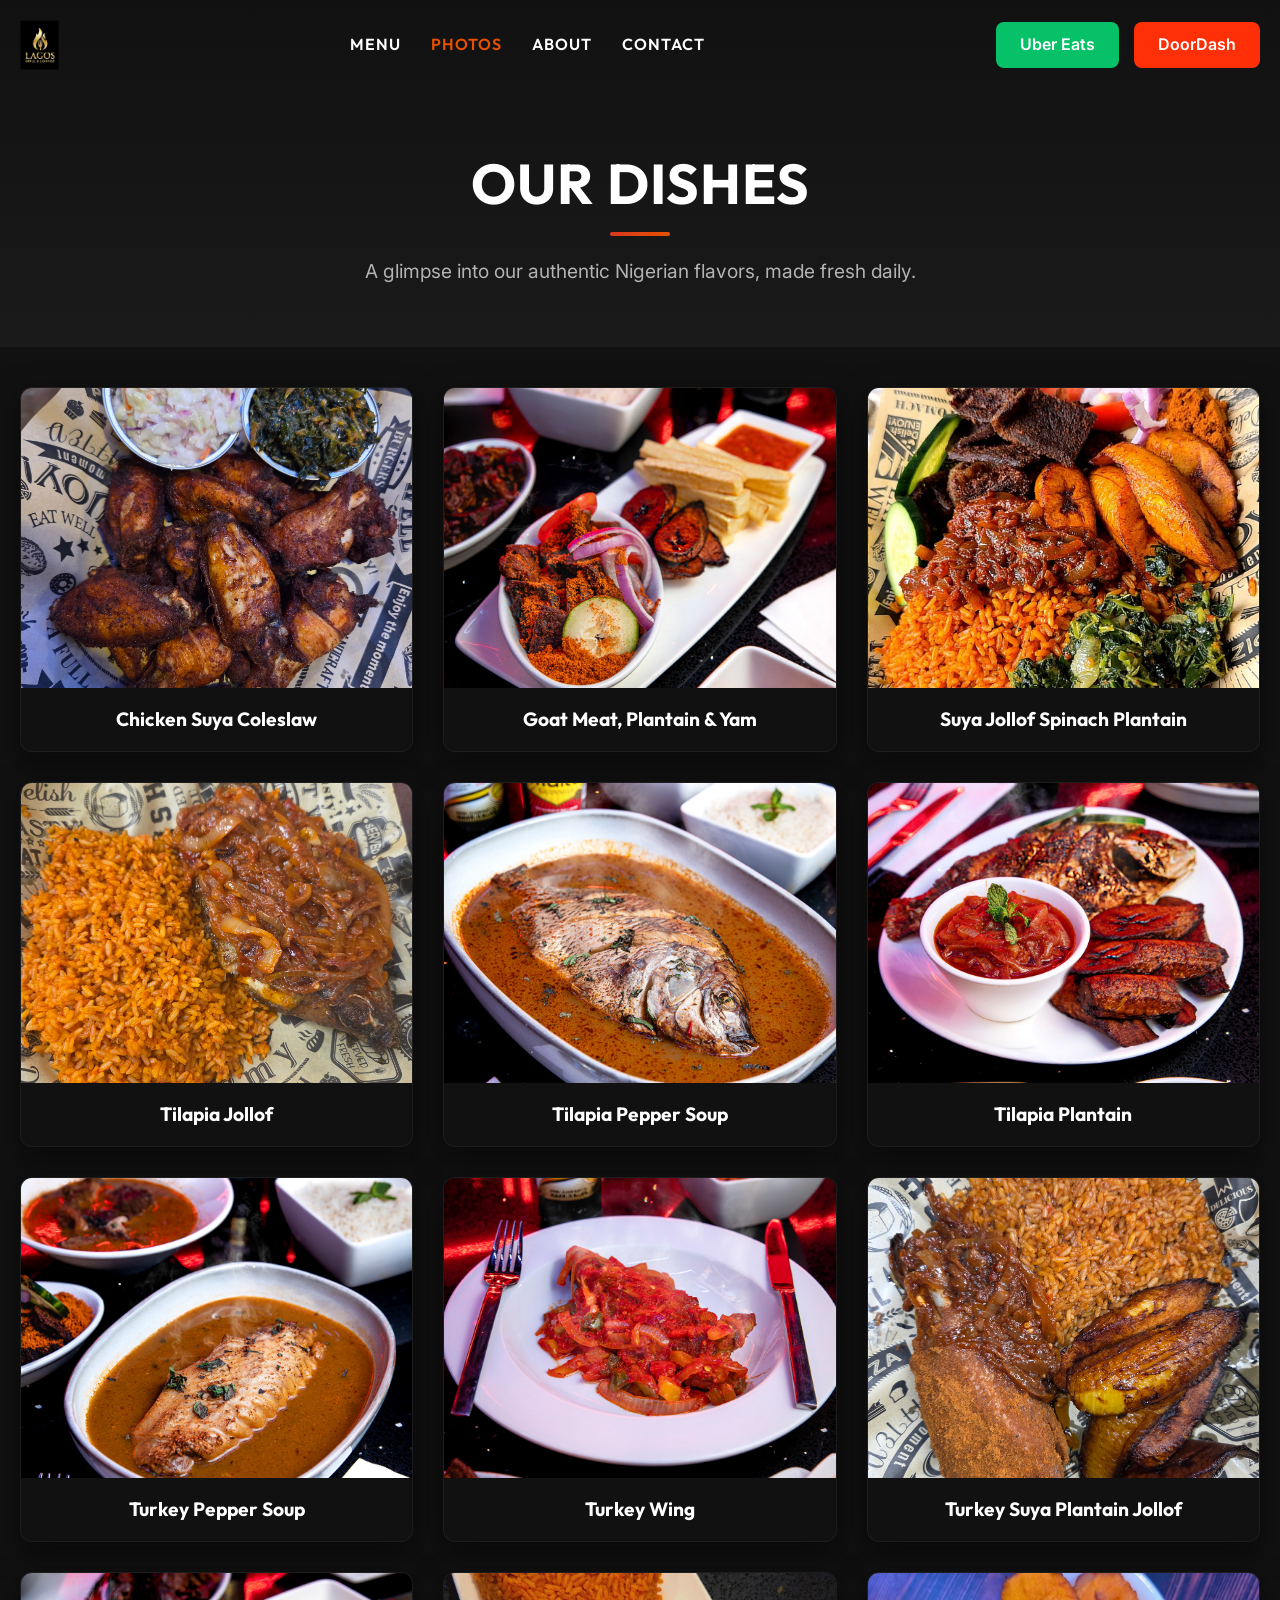
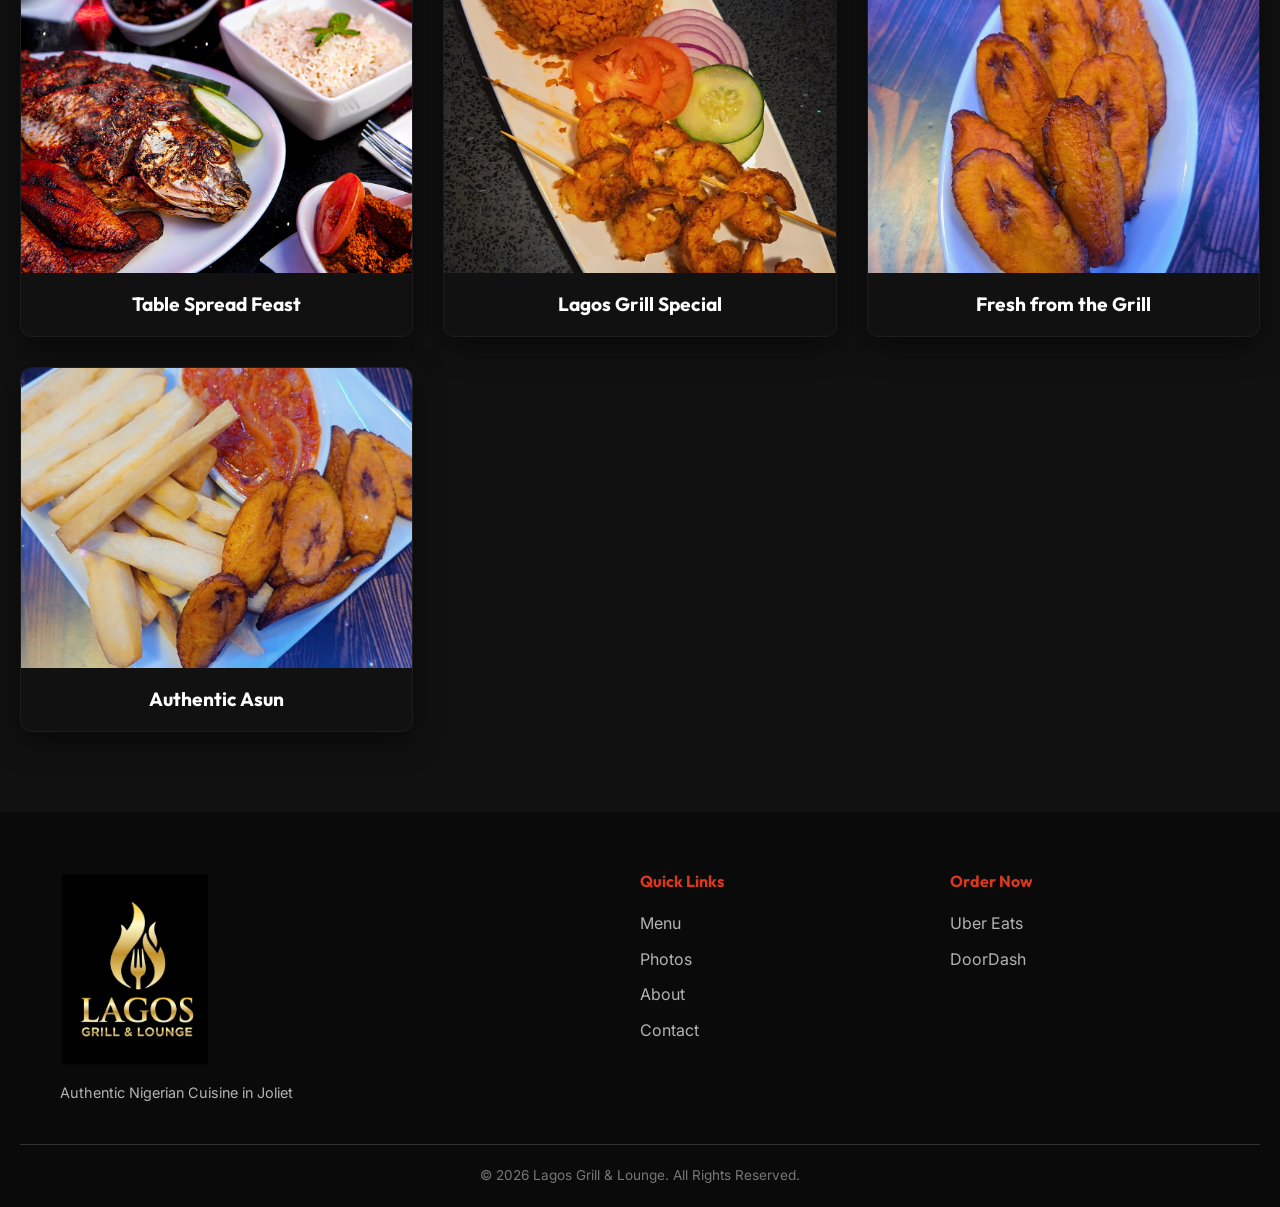
==== photos.html @ 5df08471 "Add photo gallery page" ====
<!DOCTYPE html>
<html lang="en">
<head>
    <meta charset="UTF-8">
    <meta name="viewport" content="width=device-width, initial-scale=1.0">
    <title>Photo Gallery - Lagos Grill & Lounge</title>
    <meta name="description" content="View the photo gallery of authentic Nigerian cuisine at Lagos Grill & Lounge in Joliet.">
    <link rel="icon" href="LagL.png" type="image/png">
    <link rel="preconnect" href="https://fonts.googleapis.com">
    <link rel="preconnect" href="https://fonts.gstatic.com" crossorigin>
    <link href="https://fonts.googleapis.com/css2?family=Outfit:wght@400;600;800&family=Inter:wght@400;500;600&display=swap" rel="stylesheet">
    <link rel="stylesheet" href="style.css">
    <style>
        .gallery-header {
            padding: 150px 20px 60px;
            text-align: center;
            background: linear-gradient(to bottom, var(--primary-bg), var(--secondary-bg));
        }
        
        .gallery-grid {
            display: grid;
            grid-template-columns: repeat(auto-fill, minmax(300px, 1fr));
            gap: 30px;
            padding: 40px 20px 80px;
            max-width: 1400px;
            margin: 0 auto;
        }

        .gallery-item {
            background-color: var(--primary-bg);
            border-radius: var(--card-radius);
            overflow: hidden;
            box-shadow: 0 10px 30px rgba(0,0,0,0.5);
            transition: transform var(--transition-speed);
            border: 1px solid rgba(255, 255, 255, 0.05);
        }

        .gallery-item:hover {
            transform: translateY(-10px);
            border-color: var(--accent-orange);
        }

        .gallery-img-wrapper {
            width: 100%;
            height: 300px;
            overflow: hidden;
        }

        .gallery-img {
            width: 100%;
            height: 100%;
            object-fit: cover;
            transition: transform 0.5s;
        }

        .gallery-item:hover .gallery-img {
            transform: scale(1.1);
        }

        .gallery-info {
            padding: 20px;
            text-align: center;
        }

        .gallery-info h3 {
            font-size: 1.2rem;
            color: var(--text-main);
            margin: 0;
            font-family: var(--font-heading);
        }
    </style>
</head>
<body>

    <!-- Sticky Header -->
    <header class="header scrolled" id="header">
        <div class="nav-container">
            <a href="index.html" class="logo-link">
                <img src="LagL.png" alt="Lagos Grill & Lounge Logo" class="nav-logo">
            </a>
            <nav class="nav-links">
                <a href="index.html#menu">Menu</a>
                <a href="photos.html" style="color: var(--accent-orange);">Photos</a>
                <a href="index.html#about">About</a>
                <a href="index.html#contact">Contact</a>
            </nav>
            <div class="nav-actions">
                <a href="https://www.ubereats.com/store/olarry-asun-spot/aKDC5poXXHGEMWkK_634oA" target="_blank" rel="noopener noreferrer" class="btn btn-uber">Uber Eats</a>
                <a href="https://www.doordash.com/store/lagos-grill-and-lounge-joliet-39114501/91752149/?event_type=autocomplete&pickup=false" target="_blank" rel="noopener noreferrer" class="btn btn-doordash">DoorDash</a>
            </div>
            <!-- Mobile Menu Toggle -->
            <button class="mobile-menu-btn" id="mobileMenuBtn" aria-label="Toggle Menu">
                <span></span>
                <span></span>
                <span></span>
            </button>
        </div>
        <!-- Mobile Nav overlay -->
        <div class="mobile-nav" id="mobileNav">
            <a href="index.html#menu" class="mobile-link">Menu</a>
            <a href="photos.html" class="mobile-link" style="color: var(--accent-orange);">Photos</a>
            <a href="index.html#about" class="mobile-link">About</a>
            <a href="index.html#contact" class="mobile-link">Contact</a>
            <div class="mobile-actions">
                <a href="https://www.ubereats.com/store/olarry-asun-spot/aKDC5poXXHGEMWkK_634oA" target="_blank" rel="noopener noreferrer" class="btn btn-uber">Uber Eats</a>
                <a href="https://www.doordash.com/store/lagos-grill-and-lounge-joliet-39114501/91752149/?event_type=autocomplete&pickup=false" target="_blank" rel="noopener noreferrer" class="btn btn-doordash">DoorDash</a>
                <a href="tel:+16306770051" class="btn btn-primary">Call Now</a>
            </div>
        </div>
    </header>

    <div class="gallery-header slide-up">
        <div class="container">
            <h1 class="hero-title" style="font-size: 3.5rem;">Our Dishes</h1>
            <div class="underline"></div>
            <p style="color: var(--text-muted); margin-top: 20px; font-size: 1.2rem;">A glimpse into our authentic Nigerian flavors, made fresh daily.</p>
        </div>
    </div>

    <section class="gallery-section">
        <div class="gallery-grid">
            <div class="gallery-item slide-up">
                <div class="gallery-img-wrapper">
                    <img src="ChickensuyaColeslaw.jpg" alt="Chicken Suya Coleslaw" class="gallery-img">
                </div>
                <div class="gallery-info">
                    <h3>Chicken Suya Coleslaw</h3>
                </div>
            </div>
            
            <div class="gallery-item slide-up">
                <div class="gallery-img-wrapper">
                    <img src="Goat_Plaintain_Yam.jpg" alt="Goat Meat, Plantain & Yam" class="gallery-img">
                </div>
                <div class="gallery-info">
                    <h3>Goat Meat, Plantain & Yam</h3>
                </div>
            </div>

            <div class="gallery-item slide-up">
                <div class="gallery-img-wrapper">
                    <img src="SuyaJollofSpinachPlaintain.jpg" alt="Suya Jollof Spinach Plantain" class="gallery-img">
                </div>
                <div class="gallery-info">
                    <h3>Suya Jollof Spinach Plantain</h3>
                </div>
            </div>

            <div class="gallery-item slide-up">
                <div class="gallery-img-wrapper">
                    <img src="TilapiaJollof.jpg" alt="Tilapia Jollof" class="gallery-img">
                </div>
                <div class="gallery-info">
                    <h3>Tilapia Jollof</h3>
                </div>
            </div>

            <div class="gallery-item slide-up">
                <div class="gallery-img-wrapper">
                    <img src="TilapiaPepperSoup.jpg" alt="Tilapia Pepper Soup" class="gallery-img">
                </div>
                <div class="gallery-info">
                    <h3>Tilapia Pepper Soup</h3>
                </div>
            </div>

            <div class="gallery-item slide-up">
                <div class="gallery-img-wrapper">
                    <img src="TilapiaPlantain.jpg" alt="Tilapia Plantain" class="gallery-img">
                </div>
                <div class="gallery-info">
                    <h3>Tilapia Plantain</h3>
                </div>
            </div>

            <div class="gallery-item slide-up">
                <div class="gallery-img-wrapper">
                    <img src="TurkeyPepperSoup.jpg" alt="Turkey Pepper Soup" class="gallery-img">
                </div>
                <div class="gallery-info">
                    <h3>Turkey Pepper Soup</h3>
                </div>
            </div>

            <div class="gallery-item slide-up">
                <div class="gallery-img-wrapper">
                    <img src="TurkeyWing.jpg" alt="Turkey Wing" class="gallery-img">
                </div>
                <div class="gallery-info">
                    <h3>Turkey Wing</h3>
                </div>
            </div>

            <div class="gallery-item slide-up">
                <div class="gallery-img-wrapper">
                    <img src="TurkeysuyaPlantainJollof.jpg" alt="Turkey Suya Plantain Jollof" class="gallery-img">
                </div>
                <div class="gallery-info">
                    <h3>Turkey Suya Plantain Jollof</h3>
                </div>
            </div>
            
            <div class="gallery-item slide-up">
                <div class="gallery-img-wrapper">
                    <img src="TableSpread.jpg" alt="Table Spread Feast" class="gallery-img">
                </div>
                <div class="gallery-info">
                    <h3>Table Spread Feast</h3>
                </div>
            </div>
            
            <div class="gallery-item slide-up">
                <div class="gallery-img-wrapper">
                    <img src="Snapchat-2010624481.jpg" alt="Lagos Grill Special" class="gallery-img">
                </div>
                <div class="gallery-info">
                    <h3>Lagos Grill Special</h3>
                </div>
            </div>
            
            <div class="gallery-item slide-up">
                <div class="gallery-img-wrapper">
                    <img src="Snapchat-2084580836.jpg" alt="Fresh from the Grill" class="gallery-img">
                </div>
                <div class="gallery-info">
                    <h3>Fresh from the Grill</h3>
                </div>
            </div>
            
            <div class="gallery-item slide-up">
                <div class="gallery-img-wrapper">
                    <img src="Snapchat-2120036281.jpg" alt="Authentic Asun" class="gallery-img">
                </div>
                <div class="gallery-info">
                    <h3>Authentic Asun</h3>
                </div>
            </div>

        </div>
    </section>

    <!-- Footer -->
    <footer class="footer">
        <div class="container footer-content">
            <div class="footer-brand">
                <img src="LagL.png" alt="Lagos Grill & Lounge Logo" class="footer-logo">
                <p>Authentic Nigerian Cuisine in Joliet</p>
            </div>
            <div class="footer-links">
                <h4>Quick Links</h4>
                <a href="index.html#menu">Menu</a>
                <a href="photos.html">Photos</a>
                <a href="index.html#about">About</a>
                <a href="index.html#contact">Contact</a>
            </div>
            <div class="footer-order">
                <h4>Order Now</h4>
                <a href="https://www.ubereats.com/store/olarry-asun-spot/aKDC5poXXHGEMWkK_634oA" target="_blank" rel="noopener noreferrer">Uber Eats</a>
                <a href="https://www.doordash.com/store/lagos-grill-and-lounge-joliet-39114501/91752149/?event_type=autocomplete&pickup=false" target="_blank" rel="noopener noreferrer">DoorDash</a>
            </div>
        </div>
        <div class="footer-bottom">
            <p>&copy; 2026 Lagos Grill & Lounge. All Rights Reserved.</p>
        </div>
    </footer>

    <script src="script.js"></script>
</body>
</html>
---- style.css ----
/* =========================================
   CSS RESET & VARIABLES
   ========================================= */
:root {
    --primary-bg: #111111;
    --secondary-bg: #1a1a1a;
    --accent-red: #D9381E;
    --accent-orange: #E65100;
    --text-main: #FFFFFF;
    --text-muted: #B3B3B3;
    
    --font-heading: 'Outfit', sans-serif;
    --font-body: 'Inter', sans-serif;
    
    --transition-speed: 0.3s;
    --border-radius: 8px;
    --card-radius: 12px;
}

* {
    margin: 0;
    padding: 0;
    box-sizing: border-box;
}

html {
    scroll-behavior: smooth;
}

body {
    font-family: var(--font-body);
    background-color: var(--primary-bg);
    color: var(--text-main);
    line-height: 1.6;
    overflow-x: hidden;
}

img {
    max-width: 100%;
    height: auto;
    display: block;
}

a {
    text-decoration: none;
    color: inherit;
}

ul {
    list-style: none;
}

.container {
    max-width: 1200px;
    margin: 0 auto;
    padding: 0 20px;
}

/* =========================================
   TYPOGRAPHY
   ========================================= */
h1, h2, h3, h4, h5, h6 {
    font-family: var(--font-heading);
    font-weight: 700;
    line-height: 1.2;
}

h2 {
    font-size: 2.5rem;
    margin-bottom: 1rem;
}

h3 {
    font-size: 1.5rem;
    margin-bottom: 0.5rem;
}

/* =========================================
   BUTTONS
   ========================================= */
.btn {
    display: inline-flex;
    align-items: center;
    justify-content: center;
    padding: 10px 24px;
    border-radius: var(--border-radius);
    font-weight: 600;
    font-size: 1rem;
    cursor: pointer;
    transition: all var(--transition-speed) ease;
    border: none;
    text-align: center;
}

.btn-primary {
    background: linear-gradient(135deg, var(--accent-red), var(--accent-orange));
    color: white;
    box-shadow: 0 4px 15px rgba(217, 56, 30, 0.3);
}

.btn-primary:hover {
    transform: translateY(-2px);
    box-shadow: 0 6px 20px rgba(217, 56, 30, 0.5);
}

.btn-uber {
    background-color: #06C167; /* Uber Eats Green */
    color: white;
}

.btn-uber:hover {
    background-color: #05A355;
    transform: translateY(-2px);
}

.btn-doordash {
    background-color: #FF3008; /* DoorDash Red */
    color: white;
}

.btn-doordash:hover {
    background-color: #E02806;
    transform: translateY(-2px);
}

.btn-large {
    padding: 14px 32px;
    font-size: 1.1rem;
}

.btn-xl {
    padding: 16px 40px;
    font-size: 1.2rem;
    border-radius: 30px;
}

/* =========================================
   HEADER & NAVIGATION
   ========================================= */
.header {
    position: fixed;
    top: 0;
    left: 0;
    width: 100%;
    z-index: 1000;
    transition: background-color var(--transition-speed) ease, padding var(--transition-speed) ease;
    padding: 20px 0;
}

.header.scrolled {
    background-color: rgba(17, 17, 17, 0.95);
    backdrop-filter: blur(10px);
    padding: 10px 0;
    box-shadow: 0 2px 10px rgba(0, 0, 0, 0.5);
}

.nav-container {
    display: flex;
    justify-content: space-between;
    align-items: center;
    max-width: 1400px;
    margin: 0 auto;
    padding: 0 20px;
}

.nav-logo {
    height: 50px;
    transition: transform var(--transition-speed);
}

.nav-logo:hover {
    transform: scale(1.05);
}

.nav-links {
    display: none;
}

.nav-actions {
    display: none;
    gap: 15px;
}

.mobile-menu-btn {
    display: flex;
    flex-direction: column;
    justify-content: space-around;
    width: 30px;
    height: 25px;
    background: transparent;
    border: none;
    cursor: pointer;
    z-index: 1001;
}

.mobile-menu-btn span {
    width: 100%;
    height: 3px;
    background-color: var(--text-main);
    border-radius: 10px;
    transition: all 0.3s linear;
    transform-origin: 1px;
}

/* Mobile Nav Overlay */
.mobile-nav {
    position: fixed;
    top: 0;
    right: -100%;
    width: 80%;
    max-width: 400px;
    height: 100vh;
    background-color: var(--secondary-bg);
    display: flex;
    flex-direction: column;
    padding: 80px 30px 30px;
    transition: right 0.4s ease;
    box-shadow: -5px 0 15px rgba(0,0,0,0.5);
    z-index: 999;
}

.mobile-nav.open {
    right: 0;
}

.mobile-link {
    font-size: 1.5rem;
    font-family: var(--font-heading);
    margin-bottom: 20px;
    color: var(--text-main);
    transition: color 0.2s;
}

.mobile-link:hover {
    color: var(--accent-red);
}

.mobile-actions {
    margin-top: 30px;
    display: flex;
    flex-direction: column;
    gap: 15px;
}

/* Menu open styles for hamburger */
.mobile-menu-btn.open span:nth-child(1) {
    transform: rotate(45deg);
}

.mobile-menu-btn.open span:nth-child(2) {
    opacity: 0;
}

.mobile-menu-btn.open span:nth-child(3) {
    transform: rotate(-45deg);
}

/* =========================================
   HERO SECTION
   ========================================= */
.hero {
    position: relative;
    min-height: 100vh;
    display: flex;
    align-items: center;
    justify-content: center;
    text-align: center;
    padding: 120px 20px 60px;
    background-image: url('TableSpread.jpg');
    background-size: cover;
    background-position: center;
    background-attachment: fixed;
}

.hero-overlay {
    position: absolute;
    top: 0;
    left: 0;
    width: 100%;
    height: 100%;
    background: linear-gradient(to bottom, rgba(17,17,17,0.7), rgba(17,17,17,0.9));
}

.hero-content {
    position: relative;
    z-index: 10;
    max-width: 800px;
}

.hero-logo {
    max-width: 200px;
    margin: 0 auto 30px;
    filter: drop-shadow(0 4px 10px rgba(0,0,0,0.5));
}

.hero-title {
    font-size: 3rem;
    margin-bottom: 15px;
    text-transform: uppercase;
    letter-spacing: 1px;
}

.hero-subtitle {
    font-size: 1.2rem;
    color: var(--text-muted);
    margin-bottom: 15px;
}

.hero-hours {
    background-color: rgba(0, 0, 0, 0.6);
    border: 1px solid var(--accent-orange);
    color: var(--text-main);
    padding: 8px 25px;
    border-radius: 30px;
    display: inline-flex;
    align-items: center;
    gap: 10px;
    font-weight: 500;
    font-size: 1.1rem;
    margin-bottom: 15px;
    box-shadow: 0 4px 15px rgba(0, 0, 0, 0.4);
    backdrop-filter: blur(5px);
}

.hero-cta-wrapper {
    display: flex;
    flex-direction: column;
    align-items: center;
}

.pickup-text {
    font-size: 1rem;
    font-weight: 600;
    text-transform: uppercase;
    letter-spacing: 1px;
    color: var(--text-main);
    margin-bottom: 10px;
    background: rgba(217, 56, 30, 0.8);
    padding: 5px 15px;
    border-radius: 20px;
}

.hero-cta {
    display: flex;
    flex-direction: column;
    gap: 15px;
    align-items: center;
}

/* =========================================
   ORDER BANNER
   ========================================= */
.order-banner {
    background: linear-gradient(135deg, var(--secondary-bg), #2a1010);
    padding: 60px 20px;
    text-align: center;
    border-top: 2px solid var(--accent-red);
    border-bottom: 2px solid var(--accent-orange);
}

.order-banner p {
    color: var(--text-muted);
    margin-bottom: 30px;
    font-size: 1.1rem;
}

.banner-actions {
    display: flex;
    flex-direction: column;
    gap: 20px;
    justify-content: center;
    align-items: center;
}

/* =========================================
   CATERING BANNER
   ========================================= */
.catering-banner {
    background: linear-gradient(135deg, #3a0a0a, var(--primary-bg));
    padding: 60px 20px;
    text-align: center;
    border-bottom: 2px solid var(--accent-red);
}

.catering-content {
    max-width: 800px;
    margin: 0 auto;
}

.catering-banner p {
    color: var(--text-muted);
    margin-bottom: 30px;
    font-size: 1.1rem;
}

.catering-btn {
    border-color: var(--accent-orange);
    color: var(--accent-orange);
}

.catering-btn:hover {
    background-color: var(--accent-orange);
    color: white;
}

/* =========================================
   SECTION UTILITIES
   ========================================= */
.section-header {
    text-align: center;
    margin-bottom: 50px;
}

.underline {
    width: 60px;
    height: 4px;
    background: linear-gradient(to right, var(--accent-red), var(--accent-orange));
    margin: 0 auto;
    border-radius: 2px;
}

.underline-left {
    width: 60px;
    height: 4px;
    background: linear-gradient(to right, var(--accent-red), var(--accent-orange));
    margin-bottom: 20px;
    border-radius: 2px;
}

/* =========================================
   FEATURED DISHES
   ========================================= */
.featured-dishes {
    padding: 80px 20px;
}

.grid-3 {
    display: grid;
    grid-template-columns: 1fr;
    gap: 30px;
}

.card {
    background-color: var(--secondary-bg);
    border-radius: var(--card-radius);
    overflow: hidden;
    transition: transform var(--transition-speed);
    box-shadow: 0 10px 30px rgba(0,0,0,0.5);
}

.card:hover {
    transform: translateY(-10px);
}

.dish-img-wrapper {
    width: 100%;
    height: 250px;
    overflow: hidden;
}

.dish-img {
    width: 100%;
    height: 100%;
    object-fit: cover;
    transition: transform 0.5s;
}

.card:hover .dish-img {
    transform: scale(1.1);
}

.dish-info {
    padding: 20px;
}

.dish-info p {
    color: var(--text-muted);
    font-size: 0.95rem;
}

/* =========================================
   MENU SECTION
   ========================================= */
.menu-section {
    padding: 80px 20px;
    background-color: var(--secondary-bg);
}

.menu-section p {
    color: var(--text-muted);
    margin-top: 15px;
}

.menu-wrapper {
    max-width: 800px;
    margin: 0 auto;
    border-radius: var(--card-radius);
    overflow: hidden;
    box-shadow: 0 15px 40px rgba(0,0,0,0.6);
}

.full-menu-img {
    width: 100%;
    height: auto;
    cursor: zoom-in;
    transition: transform var(--transition-speed);
}

.full-menu-img:hover {
    transform: scale(1.02);
}

/* =========================================
   ABOUT SECTION
   ========================================= */
.about-section {
    padding: 100px 20px;
}

.about-grid {
    display: grid;
    grid-template-columns: 1fr;
    gap: 40px;
    align-items: center;
}

.about-content p {
    color: var(--text-muted);
    margin-bottom: 20px;
    font-size: 1.1rem;
}

.about-content strong {
    color: var(--text-main);
}

.about-image-wrapper {
    border-radius: var(--card-radius);
    overflow: hidden;
    box-shadow: 0 15px 40px rgba(217, 56, 30, 0.2);
    position: relative;
}

.about-image-wrapper::after {
    content: '';
    position: absolute;
    top: 0;
    left: 0;
    width: 100%;
    height: 100%;
    border: 2px solid var(--accent-orange);
    border-radius: var(--card-radius);
    pointer-events: none;
    transform: scale(0.95);
    opacity: 0.5;
}

.about-img {
    width: 100%;
    height: auto;
    object-fit: cover;
}

/* =========================================
   CONTACT SECTION
   ========================================= */
.contact-section {
    padding: 80px 20px;
    background-color: var(--secondary-bg);
}

.contact-grid {
    display: grid;
    grid-template-columns: 1fr;
    gap: 30px;
    margin-bottom: 60px;
}

.contact-card {
    background-color: var(--primary-bg);
    padding: 40px 20px;
    border-radius: var(--card-radius);
    text-align: center;
    border-top: 3px solid var(--accent-red);
    transition: transform var(--transition-speed);
}

.contact-card:hover {
    transform: translateY(-5px);
}

.icon-circle {
    width: 60px;
    height: 60px;
    background-color: rgba(217, 56, 30, 0.1);
    border-radius: 50%;
    display: flex;
    align-items: center;
    justify-content: center;
    font-size: 1.5rem;
    margin: 0 auto 20px;
    color: var(--accent-orange);
}

.contact-card p {
    color: var(--text-muted);
    margin-bottom: 10px;
    font-size: 0.95rem;
}

.contact-text, .contact-link {
    font-size: 1.1rem;
    font-weight: 600;
    color: var(--text-main);
}

.contact-link:hover {
    color: var(--accent-orange);
}

/* Contact Form Styles */
.contact-form-container {
    max-width: 800px;
    margin: 0 auto;
    background-color: rgba(0, 0, 0, 0.4);
    padding: 40px;
    border-radius: var(--card-radius);
    border: 1px solid rgba(255, 255, 255, 0.05);
}

.form-title {
    text-align: center;
    margin-bottom: 30px;
    font-size: 2rem;
}

.form-row {
    display: flex;
    flex-direction: column;
    gap: 20px;
}

.form-group {
    display: flex;
    flex-direction: column;
    margin-bottom: 25px;
    flex: 1;
}

.form-group label {
    font-size: 0.9rem;
    color: var(--text-muted);
    margin-bottom: 8px;
}

.form-group input,
.form-group textarea {
    background: transparent;
    border: none;
    border-bottom: 1px solid rgba(255, 255, 255, 0.3);
    color: var(--text-main);
    font-family: var(--font-body);
    font-size: 1rem;
    padding: 8px 0;
    transition: border-color var(--transition-speed);
}

.form-group input:focus,
.form-group textarea:focus {
    outline: none;
    border-bottom-color: var(--accent-orange);
}

.form-submit-wrapper {
    text-align: right;
    margin-top: 20px;
}

.btn-outline {
    background: transparent;
    color: var(--text-main);
    border: 1px solid var(--text-main);
    border-radius: 30px;
    padding: 12px 35px;
    text-transform: uppercase;
    font-size: 0.9rem;
    letter-spacing: 1px;
}

.btn-outline:hover {
    background-color: var(--text-main);
    color: var(--primary-bg);
    transform: translateY(-2px);
}

/* Form AJAX Success State */
.contact-form-container.form-success-state {
    border: 1px solid rgba(255, 255, 255, 0.2);
    box-shadow: 0 0 20px rgba(255, 255, 255, 0.1);
    transition: all 0.5s ease;
}

.form-result {
    margin-top: 15px;
    text-align: center;
    font-weight: 400;
    font-family: var(--font-body);
    font-size: 0.95rem;
    transition: all 0.3s ease;
}

.form-result.success {
    color: var(--text-main);
}

.form-result.error {
    color: var(--accent-red);
}

.hidden {
    display: none !important;
}

/* =========================================
   FOOTER
   ========================================= */
.footer {
    background-color: #0a0a0a;
    padding: 60px 20px 20px;
}

.footer-content {
    display: grid;
    grid-template-columns: 1fr;
    gap: 40px;
    margin-bottom: 40px;
}

.footer-logo {
    max-width: 150px;
    margin-bottom: 15px;
}

.footer-brand p {
    color: var(--text-muted);
    font-size: 0.9rem;
}

.footer h4 {
    margin-bottom: 20px;
    color: var(--accent-red);
}

.footer-links a, .footer-order a {
    display: block;
    color: var(--text-muted);
    margin-bottom: 10px;
    transition: color var(--transition-speed);
}

.footer-links a:hover, .footer-order a:hover {
    color: var(--accent-orange);
}

.footer-bottom {
    text-align: center;
    padding-top: 20px;
    border-top: 1px solid #333;
    color: #777;
    font-size: 0.85rem;
}

/* =========================================
   ANIMATIONS & SCROLL EFFECTS
   ========================================= */
.fade-in {
    opacity: 0;
    animation: fadeIn 1s ease forwards;
}

.slide-up {
    opacity: 0;
    transform: translateY(30px);
    transition: opacity 0.8s ease, transform 0.8s ease;
}

.slide-up.visible {
    opacity: 1;
    transform: translateY(0);
}

@keyframes fadeIn {
    to {
        opacity: 1;
    }
}

/* =========================================
   MEDIA QUERIES (DESKTOP FIRST)
   ========================================= */
@media (min-width: 768px) {
    .hero-title {
        font-size: 4rem;
    }

    .hero-cta {
        flex-direction: row;
        justify-content: center;
    }
    
    .banner-actions {
        flex-direction: row;
    }

    .grid-3 {
        grid-template-columns: repeat(3, 1fr);
    }

    .about-grid {
        grid-template-columns: 1fr 1fr;
    }

    .contact-grid {
        grid-template-columns: repeat(3, 1fr);
    }
    
    .form-row {
        flex-direction: row;
    }
    
    .footer-content {
        grid-template-columns: 2fr 1fr 1fr;
    }
}

@media (min-width: 992px) {
    .mobile-menu-btn {
        display: none;
    }

    .nav-links {
        display: flex;
        gap: 30px;
    }

    .nav-links a {
        font-family: var(--font-heading);
        font-weight: 600;
        text-transform: uppercase;
        letter-spacing: 1px;
        position: relative;
    }
    
    .nav-links a::after {
        content: '';
        position: absolute;
        bottom: -5px;
        left: 0;
        width: 0;
        height: 2px;
        background: var(--accent-orange);
        transition: width 0.3s ease;
    }
    
    .nav-links a:hover::after {
        width: 100%;
    }

    .nav-actions {
        display: flex;
    }
    
    .hero-title {
        font-size: 5rem;
    }
}
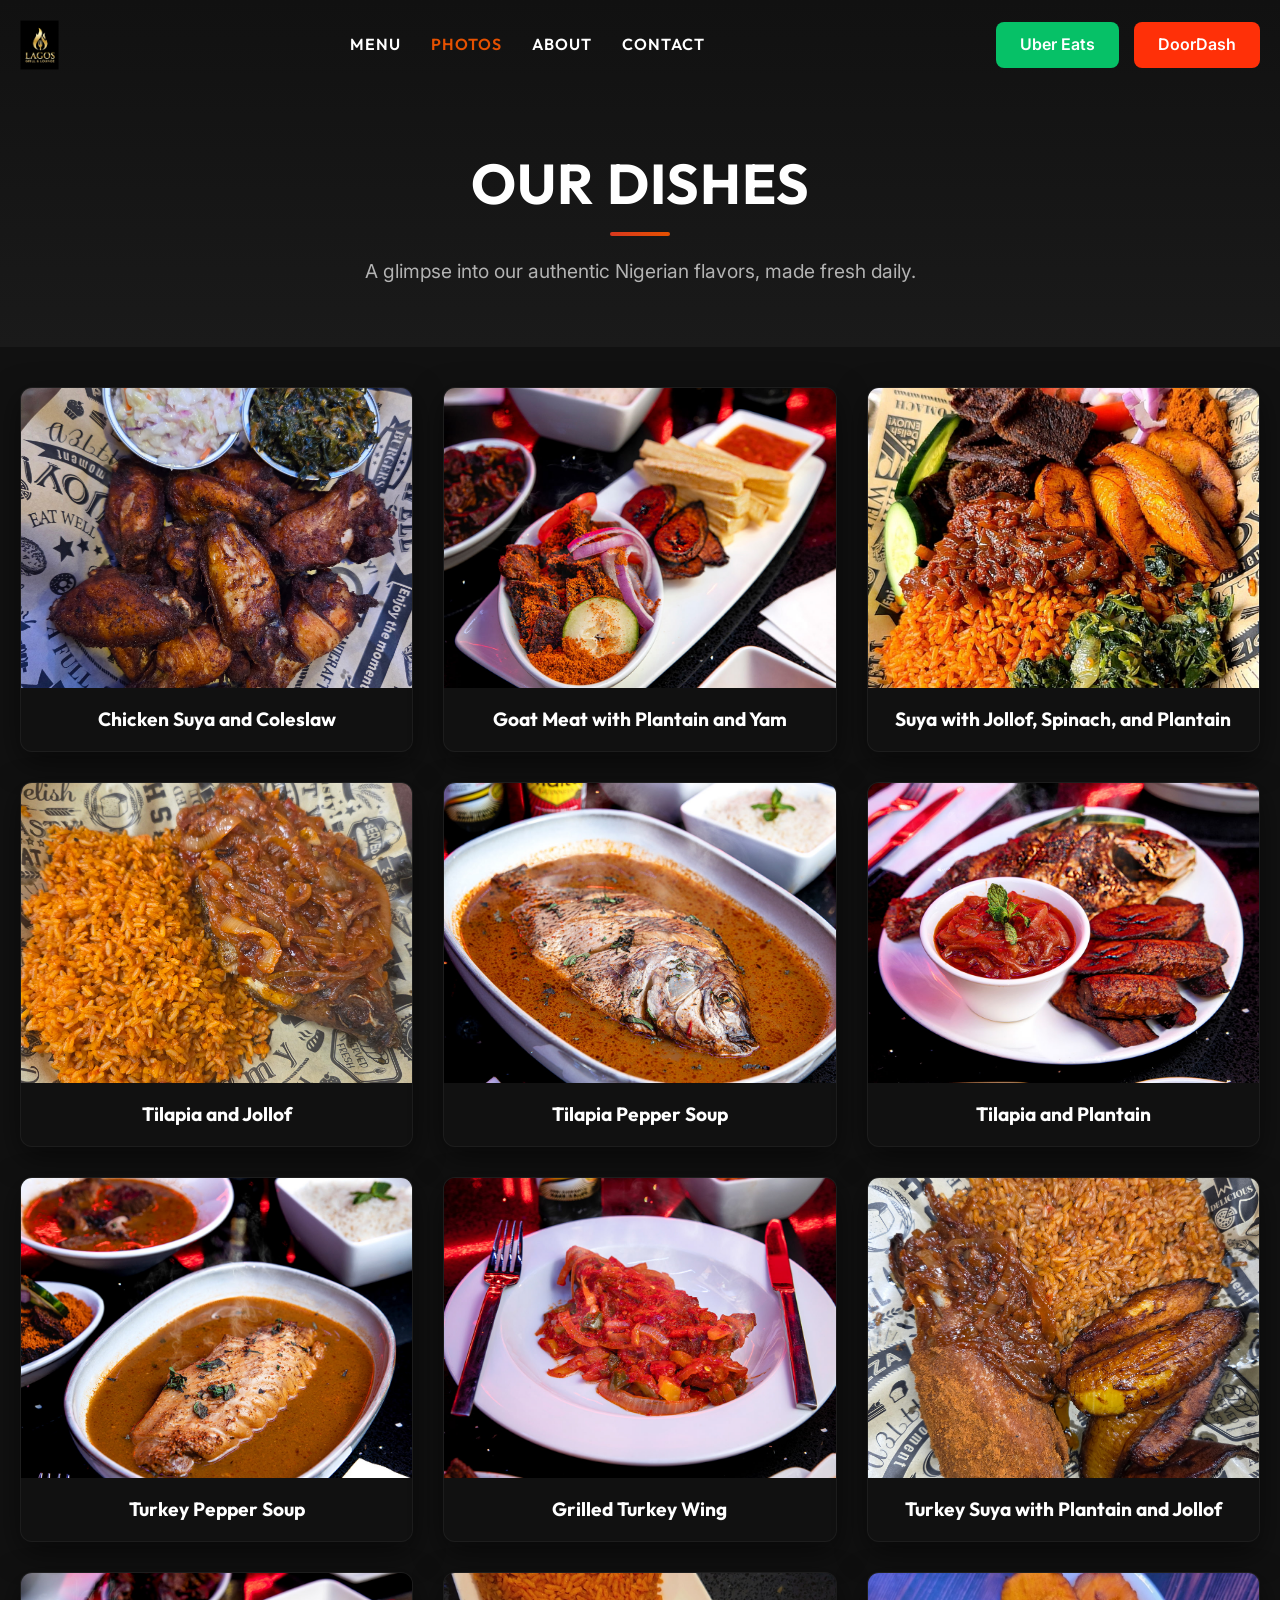
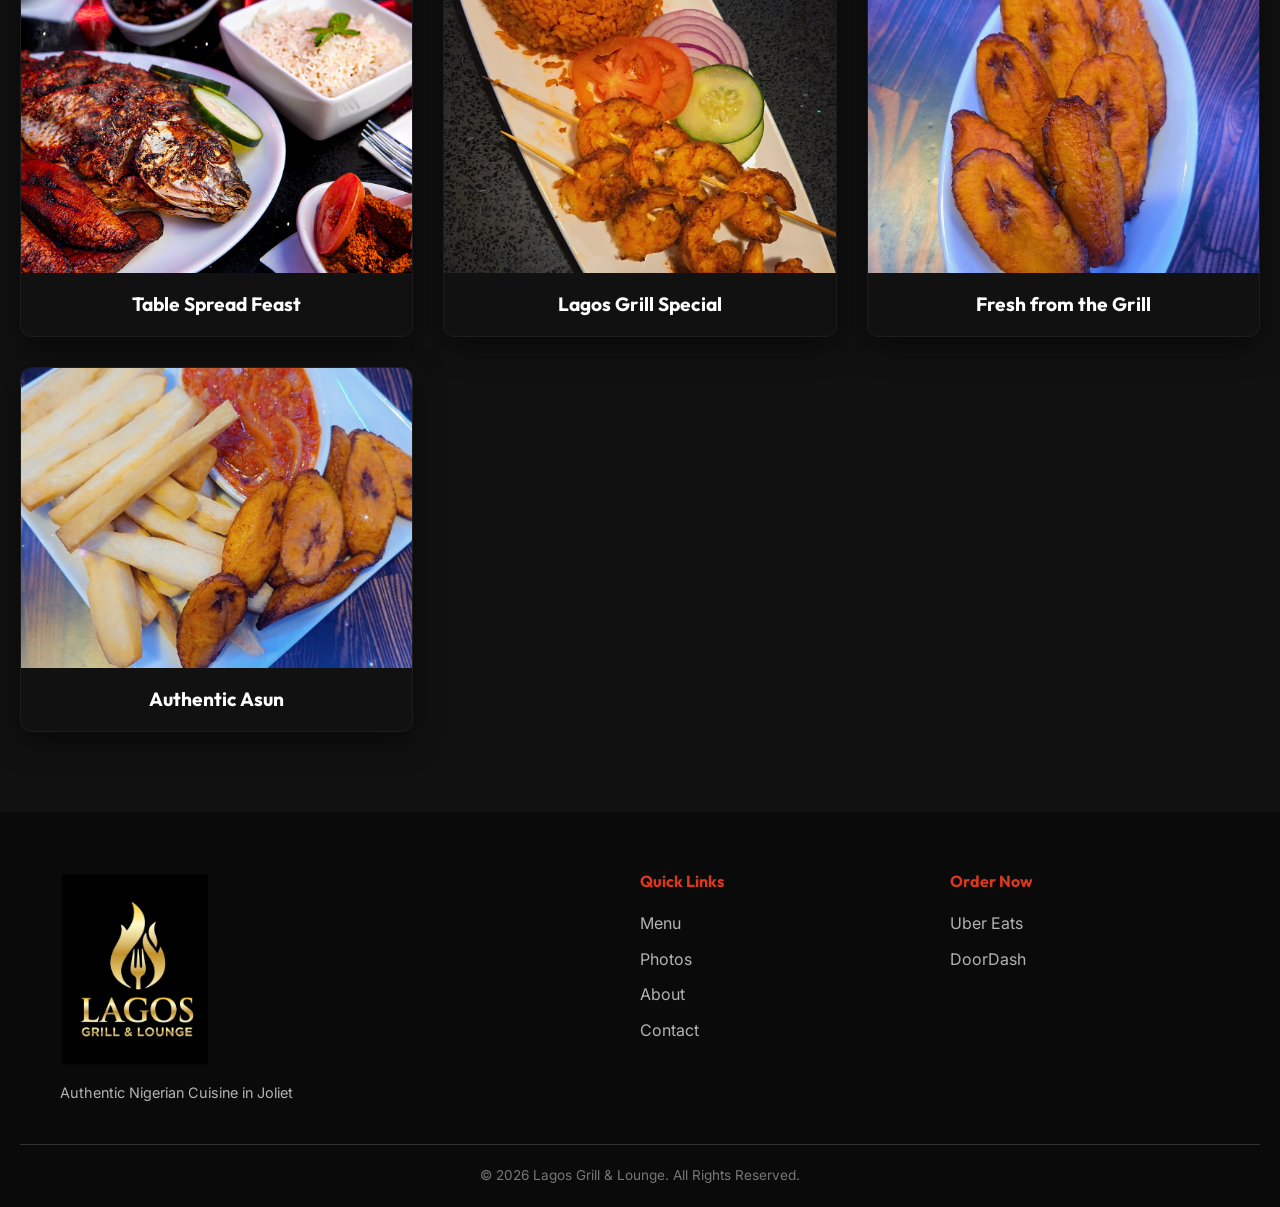
==== commit 8d8b19a5: "Update photo gallery titles to read naturally" ====
--- a/photos.html
+++ b/photos.html
@@ -121,37 +121,37 @@
         <div class="gallery-grid">
             <div class="gallery-item slide-up">
                 <div class="gallery-img-wrapper">
-                    <img src="ChickensuyaColeslaw.jpg" alt="Chicken Suya Coleslaw" class="gallery-img">
-                </div>
-                <div class="gallery-info">
-                    <h3>Chicken Suya Coleslaw</h3>
-                </div>
-            </div>
-            
-            <div class="gallery-item slide-up">
-                <div class="gallery-img-wrapper">
-                    <img src="Goat_Plaintain_Yam.jpg" alt="Goat Meat, Plantain & Yam" class="gallery-img">
-                </div>
-                <div class="gallery-info">
-                    <h3>Goat Meat, Plantain & Yam</h3>
-                </div>
-            </div>
-
-            <div class="gallery-item slide-up">
-                <div class="gallery-img-wrapper">
-                    <img src="SuyaJollofSpinachPlaintain.jpg" alt="Suya Jollof Spinach Plantain" class="gallery-img">
-                </div>
-                <div class="gallery-info">
-                    <h3>Suya Jollof Spinach Plantain</h3>
-                </div>
-            </div>
-
-            <div class="gallery-item slide-up">
-                <div class="gallery-img-wrapper">
-                    <img src="TilapiaJollof.jpg" alt="Tilapia Jollof" class="gallery-img">
-                </div>
-                <div class="gallery-info">
-                    <h3>Tilapia Jollof</h3>
+                    <img src="ChickensuyaColeslaw.jpg" alt="Chicken Suya and Coleslaw" class="gallery-img">
+                </div>
+                <div class="gallery-info">
+                    <h3>Chicken Suya and Coleslaw</h3>
+                </div>
+            </div>
+            
+            <div class="gallery-item slide-up">
+                <div class="gallery-img-wrapper">
+                    <img src="Goat_Plaintain_Yam.jpg" alt="Goat Meat with Plantain and Yam" class="gallery-img">
+                </div>
+                <div class="gallery-info">
+                    <h3>Goat Meat with Plantain and Yam</h3>
+                </div>
+            </div>
+
+            <div class="gallery-item slide-up">
+                <div class="gallery-img-wrapper">
+                    <img src="SuyaJollofSpinachPlaintain.jpg" alt="Suya with Jollof, Spinach, and Plantain" class="gallery-img">
+                </div>
+                <div class="gallery-info">
+                    <h3>Suya with Jollof, Spinach, and Plantain</h3>
+                </div>
+            </div>
+
+            <div class="gallery-item slide-up">
+                <div class="gallery-img-wrapper">
+                    <img src="TilapiaJollof.jpg" alt="Tilapia and Jollof" class="gallery-img">
+                </div>
+                <div class="gallery-info">
+                    <h3>Tilapia and Jollof</h3>
                 </div>
             </div>
 
@@ -166,10 +166,10 @@
 
             <div class="gallery-item slide-up">
                 <div class="gallery-img-wrapper">
-                    <img src="TilapiaPlantain.jpg" alt="Tilapia Plantain" class="gallery-img">
-                </div>
-                <div class="gallery-info">
-                    <h3>Tilapia Plantain</h3>
+                    <img src="TilapiaPlantain.jpg" alt="Tilapia and Plantain" class="gallery-img">
+                </div>
+                <div class="gallery-info">
+                    <h3>Tilapia and Plantain</h3>
                 </div>
             </div>
 
@@ -184,19 +184,19 @@
 
             <div class="gallery-item slide-up">
                 <div class="gallery-img-wrapper">
-                    <img src="TurkeyWing.jpg" alt="Turkey Wing" class="gallery-img">
-                </div>
-                <div class="gallery-info">
-                    <h3>Turkey Wing</h3>
-                </div>
-            </div>
-
-            <div class="gallery-item slide-up">
-                <div class="gallery-img-wrapper">
-                    <img src="TurkeysuyaPlantainJollof.jpg" alt="Turkey Suya Plantain Jollof" class="gallery-img">
-                </div>
-                <div class="gallery-info">
-                    <h3>Turkey Suya Plantain Jollof</h3>
+                    <img src="TurkeyWing.jpg" alt="Grilled Turkey Wing" class="gallery-img">
+                </div>
+                <div class="gallery-info">
+                    <h3>Grilled Turkey Wing</h3>
+                </div>
+            </div>
+
+            <div class="gallery-item slide-up">
+                <div class="gallery-img-wrapper">
+                    <img src="TurkeysuyaPlantainJollof.jpg" alt="Turkey Suya with Plantain and Jollof" class="gallery-img">
+                </div>
+                <div class="gallery-info">
+                    <h3>Turkey Suya with Plantain and Jollof</h3>
                 </div>
             </div>
             
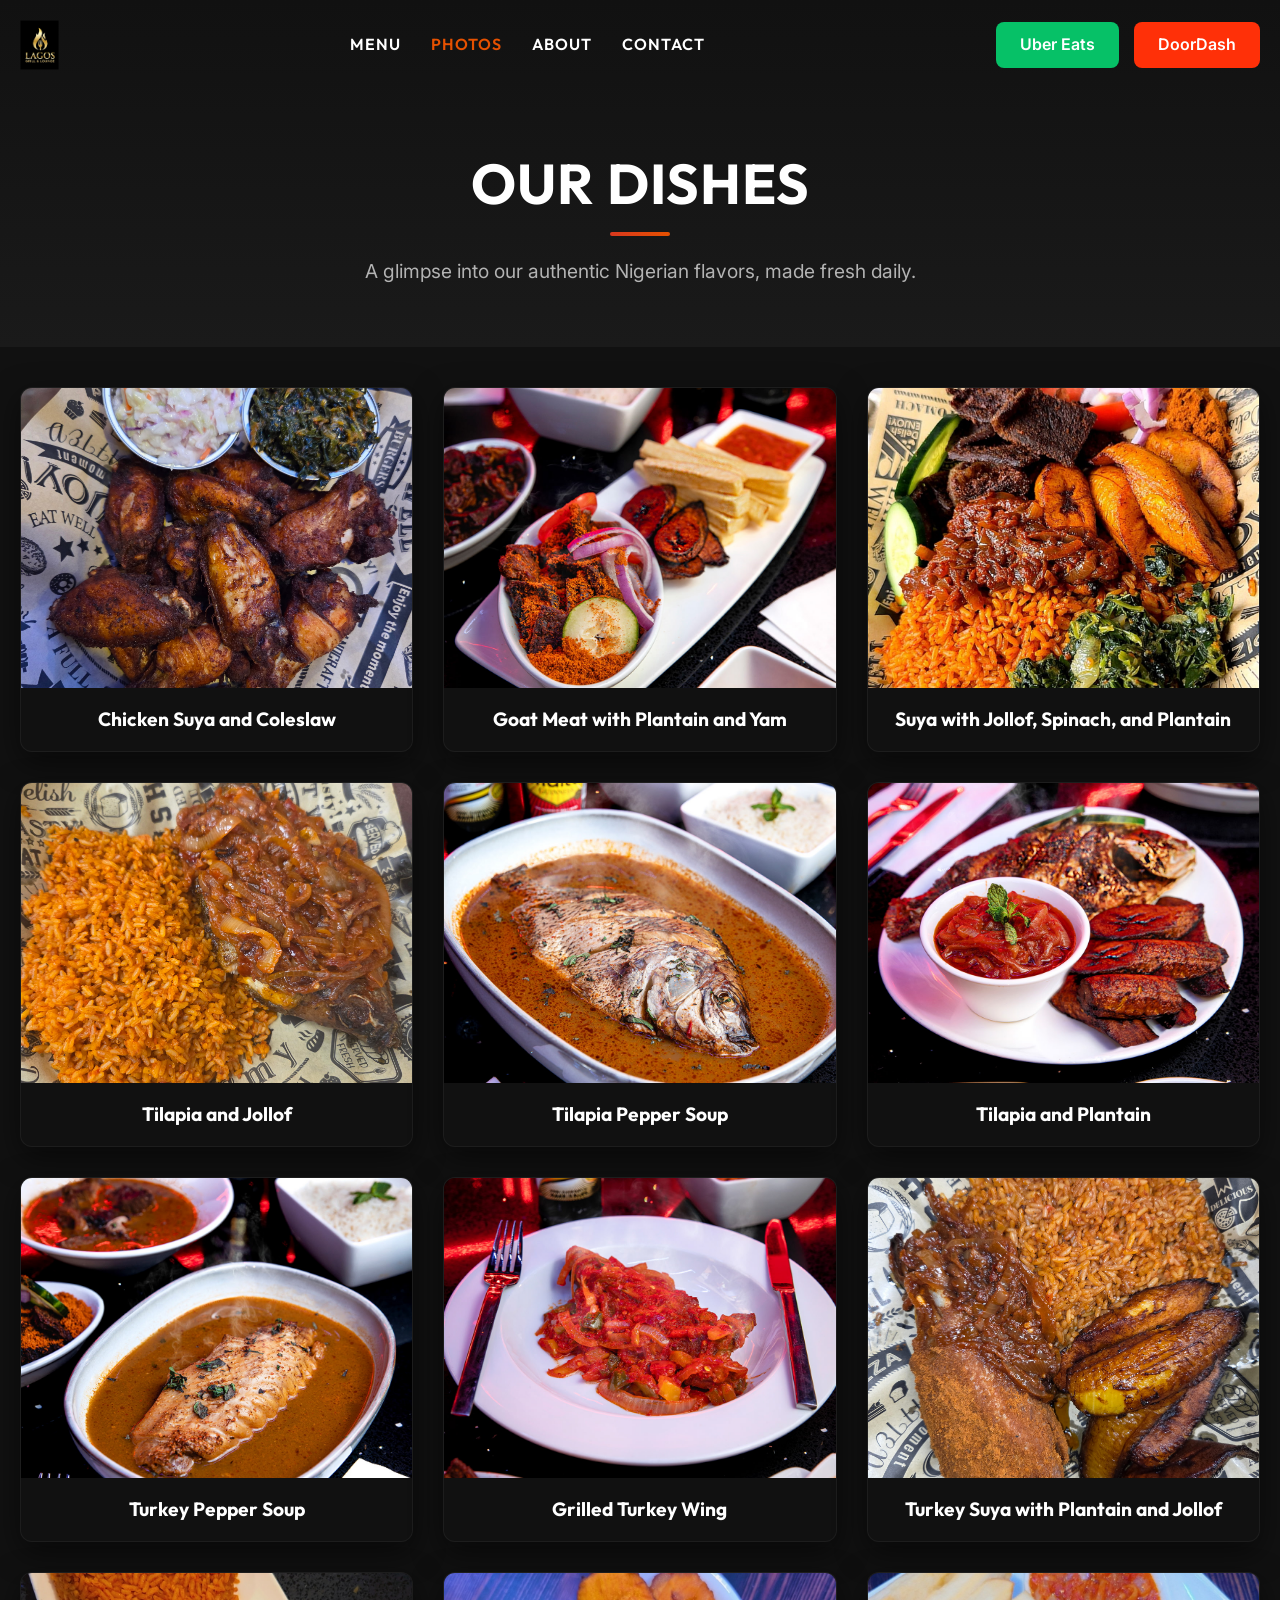
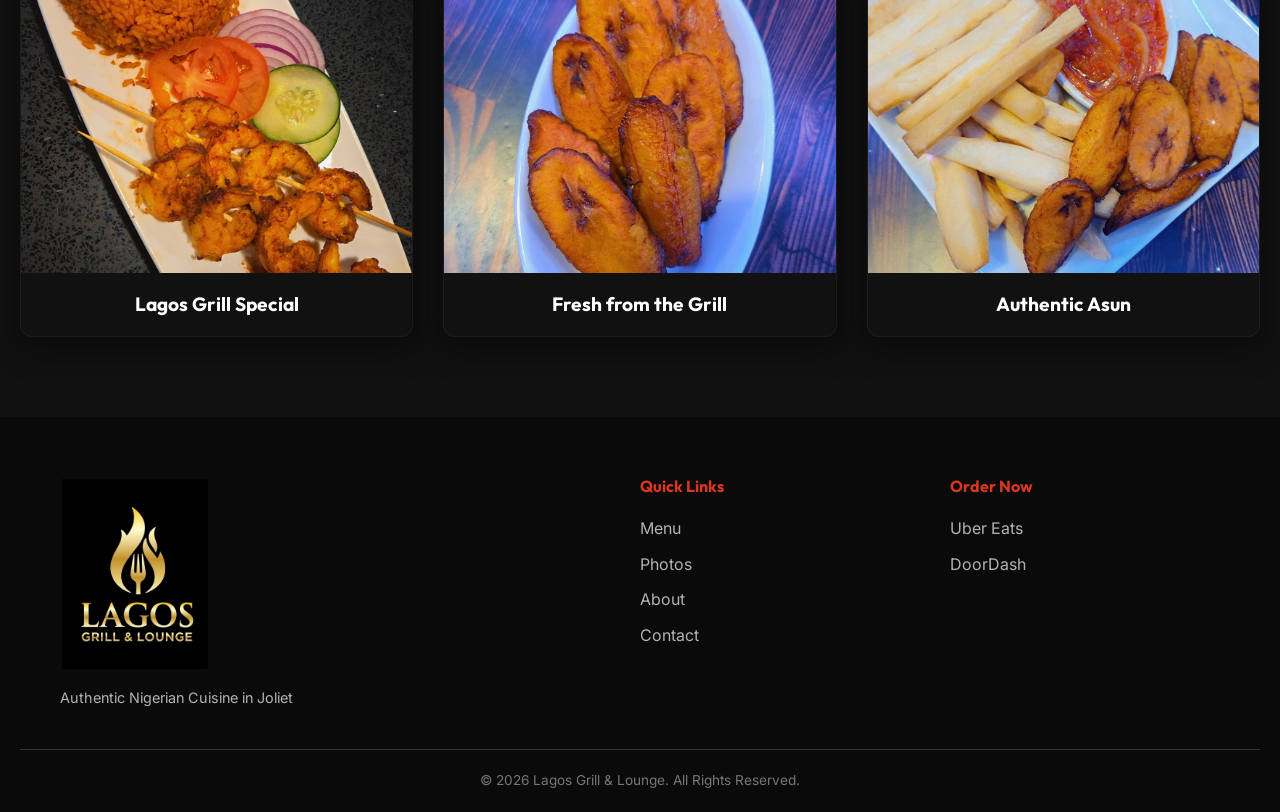
==== commit 1a18619b: "Remove Table Spread Feast photo from gallery" ====
--- a/photos.html
+++ b/photos.html
@@ -200,15 +200,7 @@
                 </div>
             </div>
             
-            <div class="gallery-item slide-up">
-                <div class="gallery-img-wrapper">
-                    <img src="TableSpread.jpg" alt="Table Spread Feast" class="gallery-img">
-                </div>
-                <div class="gallery-info">
-                    <h3>Table Spread Feast</h3>
-                </div>
-            </div>
-            
+
             <div class="gallery-item slide-up">
                 <div class="gallery-img-wrapper">
                     <img src="Snapchat-2010624481.jpg" alt="Lagos Grill Special" class="gallery-img">
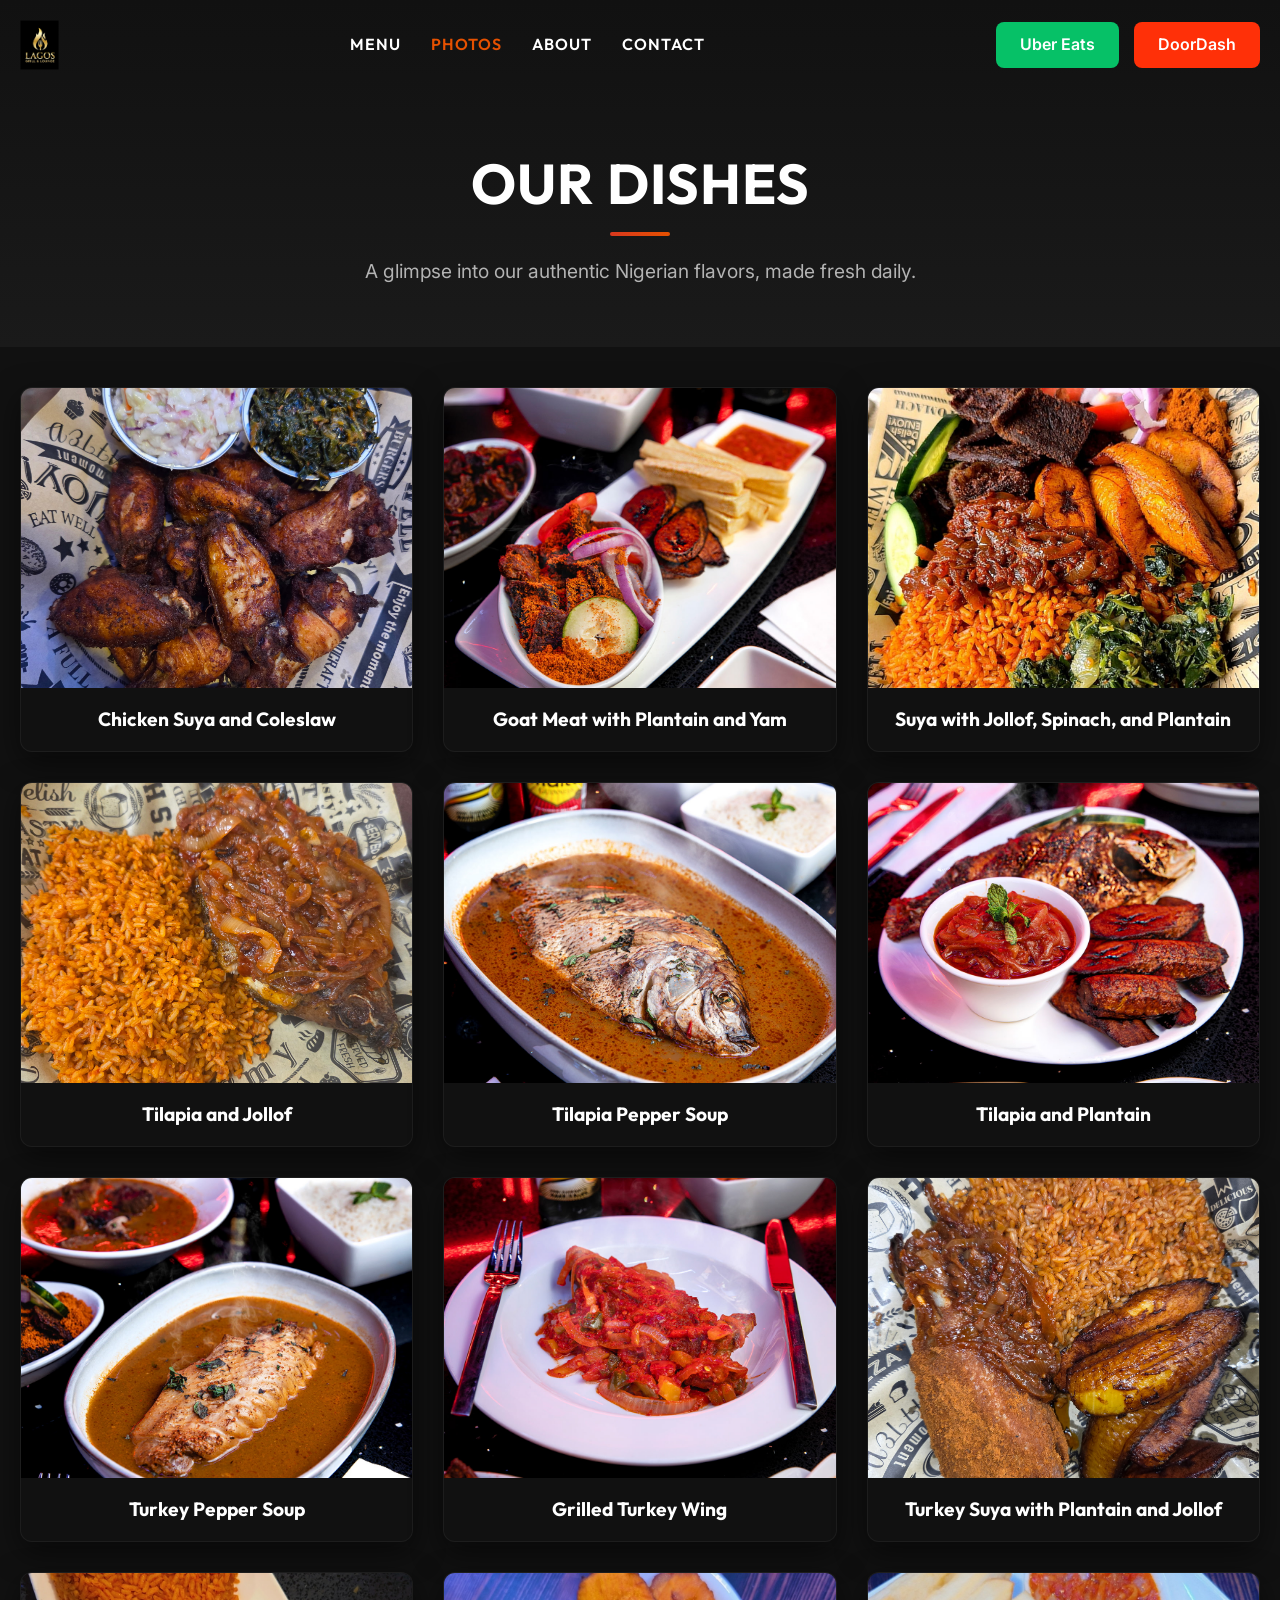
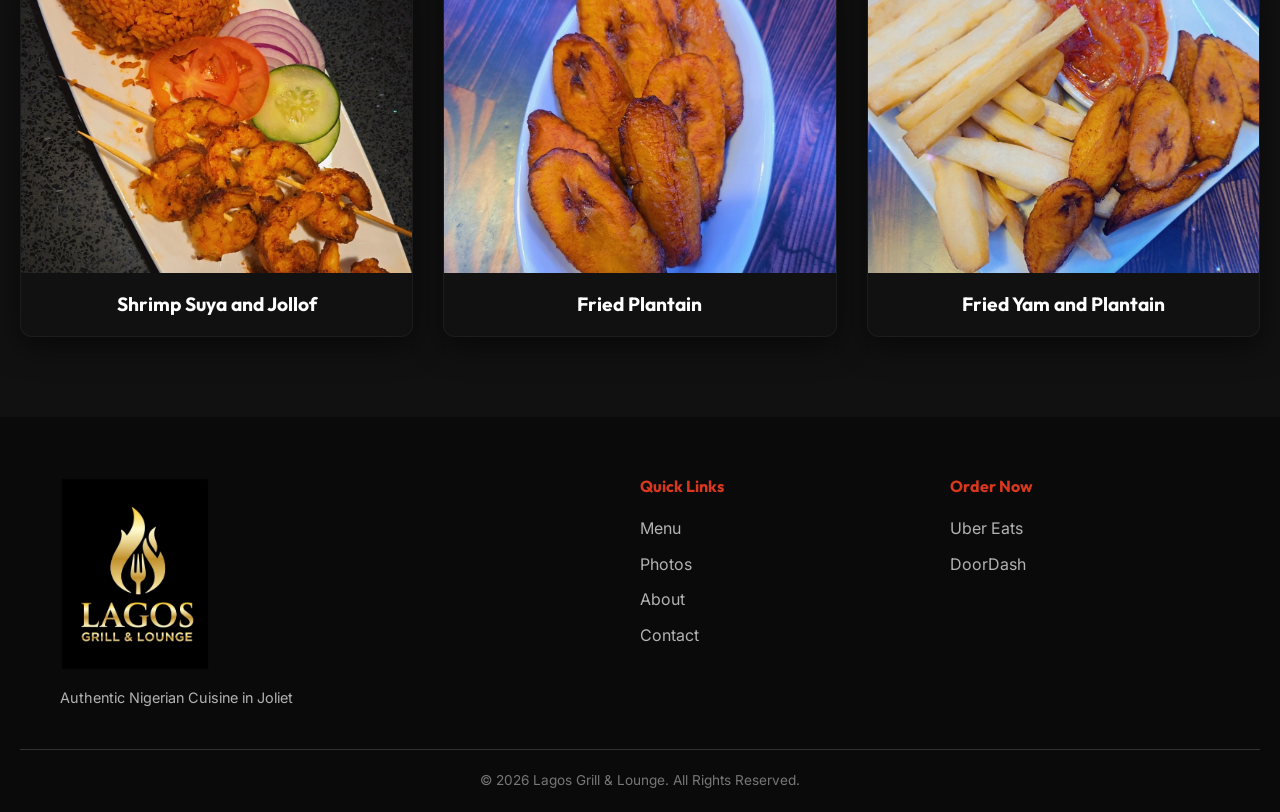
==== commit dd0707be: "Replace snapchat photos with newly renamed files" ====
--- a/photos.html
+++ b/photos.html
@@ -203,28 +203,28 @@
 
             <div class="gallery-item slide-up">
                 <div class="gallery-img-wrapper">
-                    <img src="Snapchat-2010624481.jpg" alt="Lagos Grill Special" class="gallery-img">
-                </div>
-                <div class="gallery-info">
-                    <h3>Lagos Grill Special</h3>
-                </div>
-            </div>
-            
-            <div class="gallery-item slide-up">
-                <div class="gallery-img-wrapper">
-                    <img src="Snapchat-2084580836.jpg" alt="Fresh from the Grill" class="gallery-img">
-                </div>
-                <div class="gallery-info">
-                    <h3>Fresh from the Grill</h3>
-                </div>
-            </div>
-            
-            <div class="gallery-item slide-up">
-                <div class="gallery-img-wrapper">
-                    <img src="Snapchat-2120036281.jpg" alt="Authentic Asun" class="gallery-img">
-                </div>
-                <div class="gallery-info">
-                    <h3>Authentic Asun</h3>
+                    <img src="ShrimpSuyaAndJollof.jpg" alt="Shrimp Suya and Jollof" class="gallery-img">
+                </div>
+                <div class="gallery-info">
+                    <h3>Shrimp Suya and Jollof</h3>
+                </div>
+            </div>
+            
+            <div class="gallery-item slide-up">
+                <div class="gallery-img-wrapper">
+                    <img src="FriedPlantain.jpg" alt="Fried Plantain" class="gallery-img">
+                </div>
+                <div class="gallery-info">
+                    <h3>Fried Plantain</h3>
+                </div>
+            </div>
+            
+            <div class="gallery-item slide-up">
+                <div class="gallery-img-wrapper">
+                    <img src="Fried Yam and plantain.jpg" alt="Fried Yam and Plantain" class="gallery-img">
+                </div>
+                <div class="gallery-info">
+                    <h3>Fried Yam and Plantain</h3>
                 </div>
             </div>
 
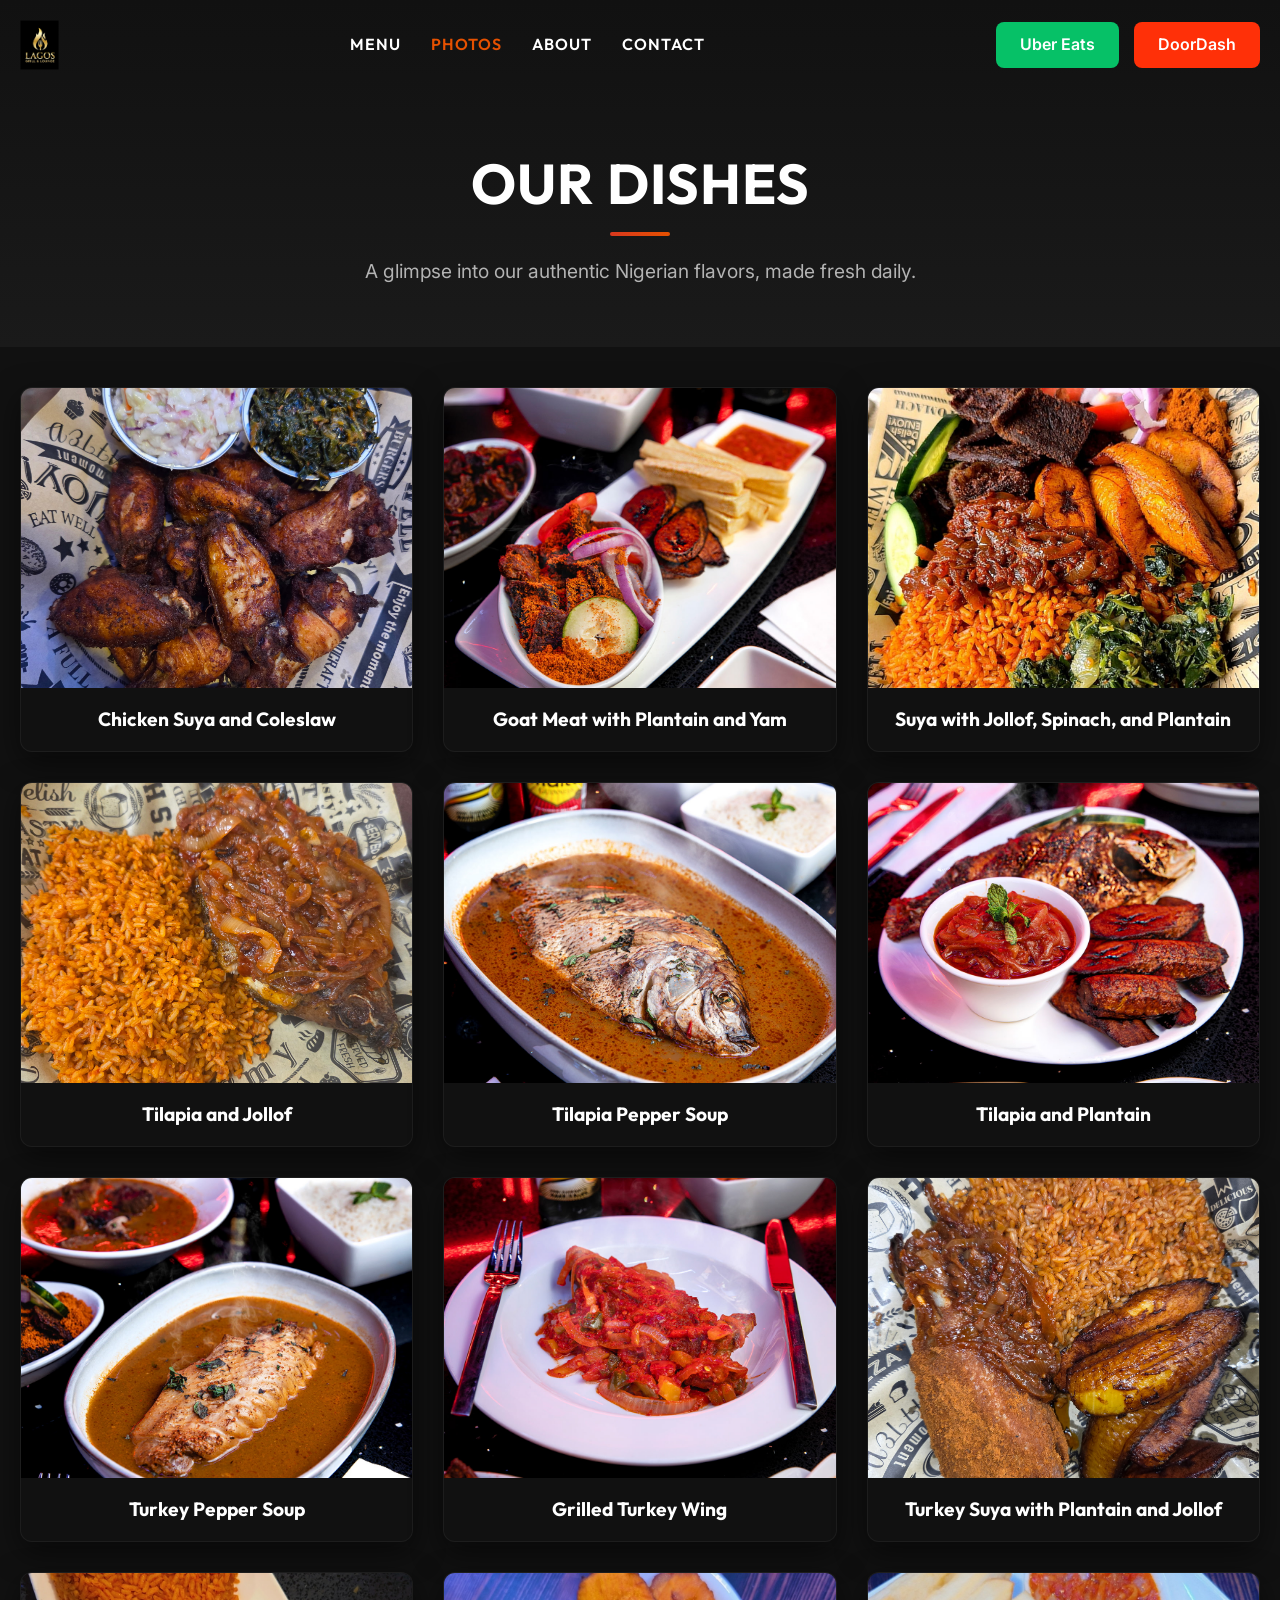
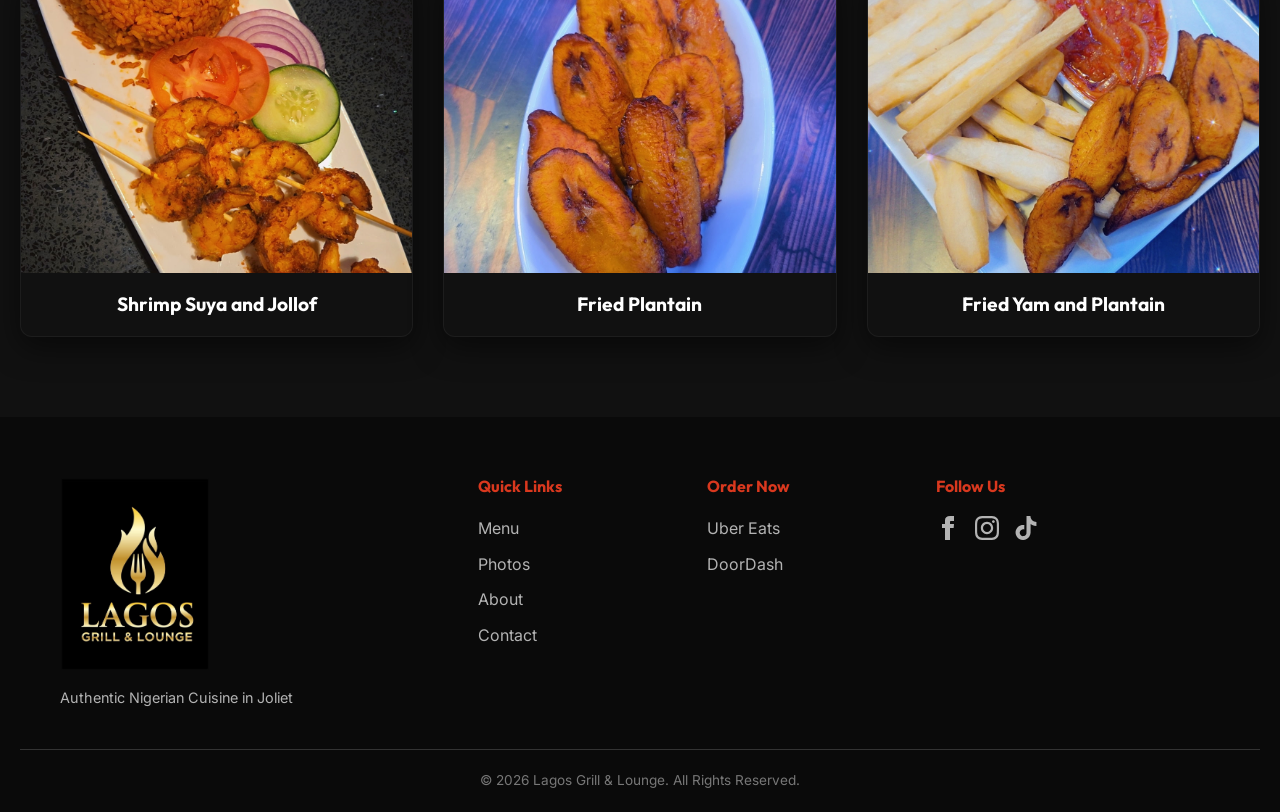
==== commit 5ff19b3d: "Add social media links to footer" ====
--- a/photos.html
+++ b/photos.html
@@ -250,6 +250,20 @@
                 <a href="https://www.ubereats.com/store/olarry-asun-spot/aKDC5poXXHGEMWkK_634oA" target="_blank" rel="noopener noreferrer">Uber Eats</a>
                 <a href="https://www.doordash.com/store/lagos-grill-and-lounge-joliet-39114501/91752149/?event_type=autocomplete&pickup=false" target="_blank" rel="noopener noreferrer">DoorDash</a>
             </div>
+            <div class="footer-social">
+                <h4>Follow Us</h4>
+                <div class="social-icons">
+                    <a href="https://www.facebook.com/people/Olarry-asun-spot/61580330109246/" target="_blank" rel="noopener noreferrer" aria-label="Facebook">
+                        <svg xmlns="http://www.w3.org/2000/svg" width="24" height="24" viewBox="0 0 24 24" fill="currentColor"><path d="M9 8h-3v4h3v12h5v-12h3.642l.358-4h-4v-1.667c0-.955.192-1.333 1.115-1.333h2.885v-5h-3.808c-3.596 0-5.192 1.583-5.192 4.615v3.385z"/></svg>
+                    </a>
+                    <a href="https://www.instagram.com/olarryasunspot?utm_source=qr" target="_blank" rel="noopener noreferrer" aria-label="Instagram">
+                        <svg xmlns="http://www.w3.org/2000/svg" width="24" height="24" viewBox="0 0 24 24" fill="currentColor"><path d="M12 2.163c3.204 0 3.584.012 4.85.07 3.252.148 4.771 1.691 4.919 4.919.058 1.265.069 1.645.069 4.849 0 3.205-.012 3.584-.069 4.849-.149 3.225-1.664 4.771-4.919 4.919-1.266.058-1.644.07-4.85.07-3.204 0-3.584-.012-4.849-.07-3.26-.149-4.771-1.699-4.919-4.92-.058-1.265-.07-1.644-.07-4.849 0-3.204.013-3.583.07-4.849.149-3.227 1.664-4.771 4.919-4.919 1.266-.057 1.645-.069 4.849-.069zm0-2.163c-3.259 0-3.667.014-4.947.072-4.358.2-6.78 2.618-6.98 6.98-.059 1.281-.073 1.689-.073 4.948 0 3.259.014 3.668.072 4.948.2 4.358 2.618 6.78 6.98 6.98 1.281.058 1.689.072 4.948.072 3.259 0 3.668-.014 4.948-.072 4.354-.2 6.782-2.618 6.979-6.98.059-1.28.073-1.689.073-4.948 0-3.259-.014-3.667-.072-4.947-.196-4.354-2.617-6.78-6.979-6.98-1.281-.059-1.69-.073-4.949-.073zm0 5.838c-3.403 0-6.162 2.759-6.162 6.162s2.759 6.163 6.162 6.163 6.162-2.759 6.162-6.163c0-3.403-2.759-6.162-6.162-6.162zm0 10.162c-2.209 0-4-1.79-4-4 0-2.209 1.791-4 4-4s4 1.791 4 4c0 2.21-1.791 4-4 4zm6.406-11.845c-.796 0-1.441.645-1.441 1.44s.645 1.44 1.441 1.44c.795 0 1.439-.645 1.439-1.44s-.644-1.44-1.439-1.44z"/></svg>
+                    </a>
+                    <a href="https://www.tiktok.com/@olarryasunspot?_t=ZT-8tNJOQDQPZG&_r=1" target="_blank" rel="noopener noreferrer" aria-label="TikTok">
+                        <svg xmlns="http://www.w3.org/2000/svg" width="24" height="24" viewBox="0 0 24 24" fill="currentColor"><path d="M12.525.02c1.31-.02 2.61-.01 3.91-.02.08 1.53.63 3.09 1.75 4.17 1.12 1.11 2.7 1.62 4.24 1.79v4.03c-1.44-.05-2.89-.35-4.2-.97-.57-.26-1.1-.59-1.62-.93-.01 2.92.01 5.84-.02 8.75-.08 1.4-.54 2.79-1.35 3.94-1.31 1.92-3.58 3.17-5.91 3.21-1.43.08-2.86-.31-4.08-1.03-2.02-1.19-3.44-3.37-3.65-5.71-.02-.5-.03-1-.01-1.49.18-1.9 1.12-3.72 2.58-4.96 1.66-1.44 3.98-2.13 6.15-1.72.02 1.48-.04 2.96-.04 4.44-.99-.32-2.15-.23-3.02.37-.63.41-1.11 1.04-1.36 1.75-.21.51-.15 1.07-.14 1.61.24 1.64 1.82 3.02 3.5 2.87 1.12-.01 2.19-.66 2.77-1.61.19-.33.4-.67.41-1.06.1-1.79.06-3.57.07-5.36.01-4.03-.01-8.05.02-12.07z"/></svg>
+                    </a>
+                </div>
+            </div>
         </div>
         <div class="footer-bottom">
             <p>&copy; 2026 Lagos Grill & Lounge. All Rights Reserved.</p>
--- a/style.css
+++ b/style.css
@@ -829,8 +829,28 @@
     }
     
     .footer-content {
-        grid-template-columns: 2fr 1fr 1fr;
-    }
+        grid-template-columns: 2fr 1fr 1fr 1.5fr;
+    }
+}
+
+/* =========================================
+   SOCIAL ICONS
+   ========================================= */
+.social-icons {
+    display: flex;
+    gap: 15px;
+    margin-top: 10px;
+}
+
+.social-icons a {
+    color: var(--text-muted);
+    transition: color var(--transition-speed), transform var(--transition-speed);
+    display: inline-flex;
+}
+
+.social-icons a:hover {
+    color: var(--accent-orange);
+    transform: translateY(-3px);
 }
 
 @media (min-width: 992px) {
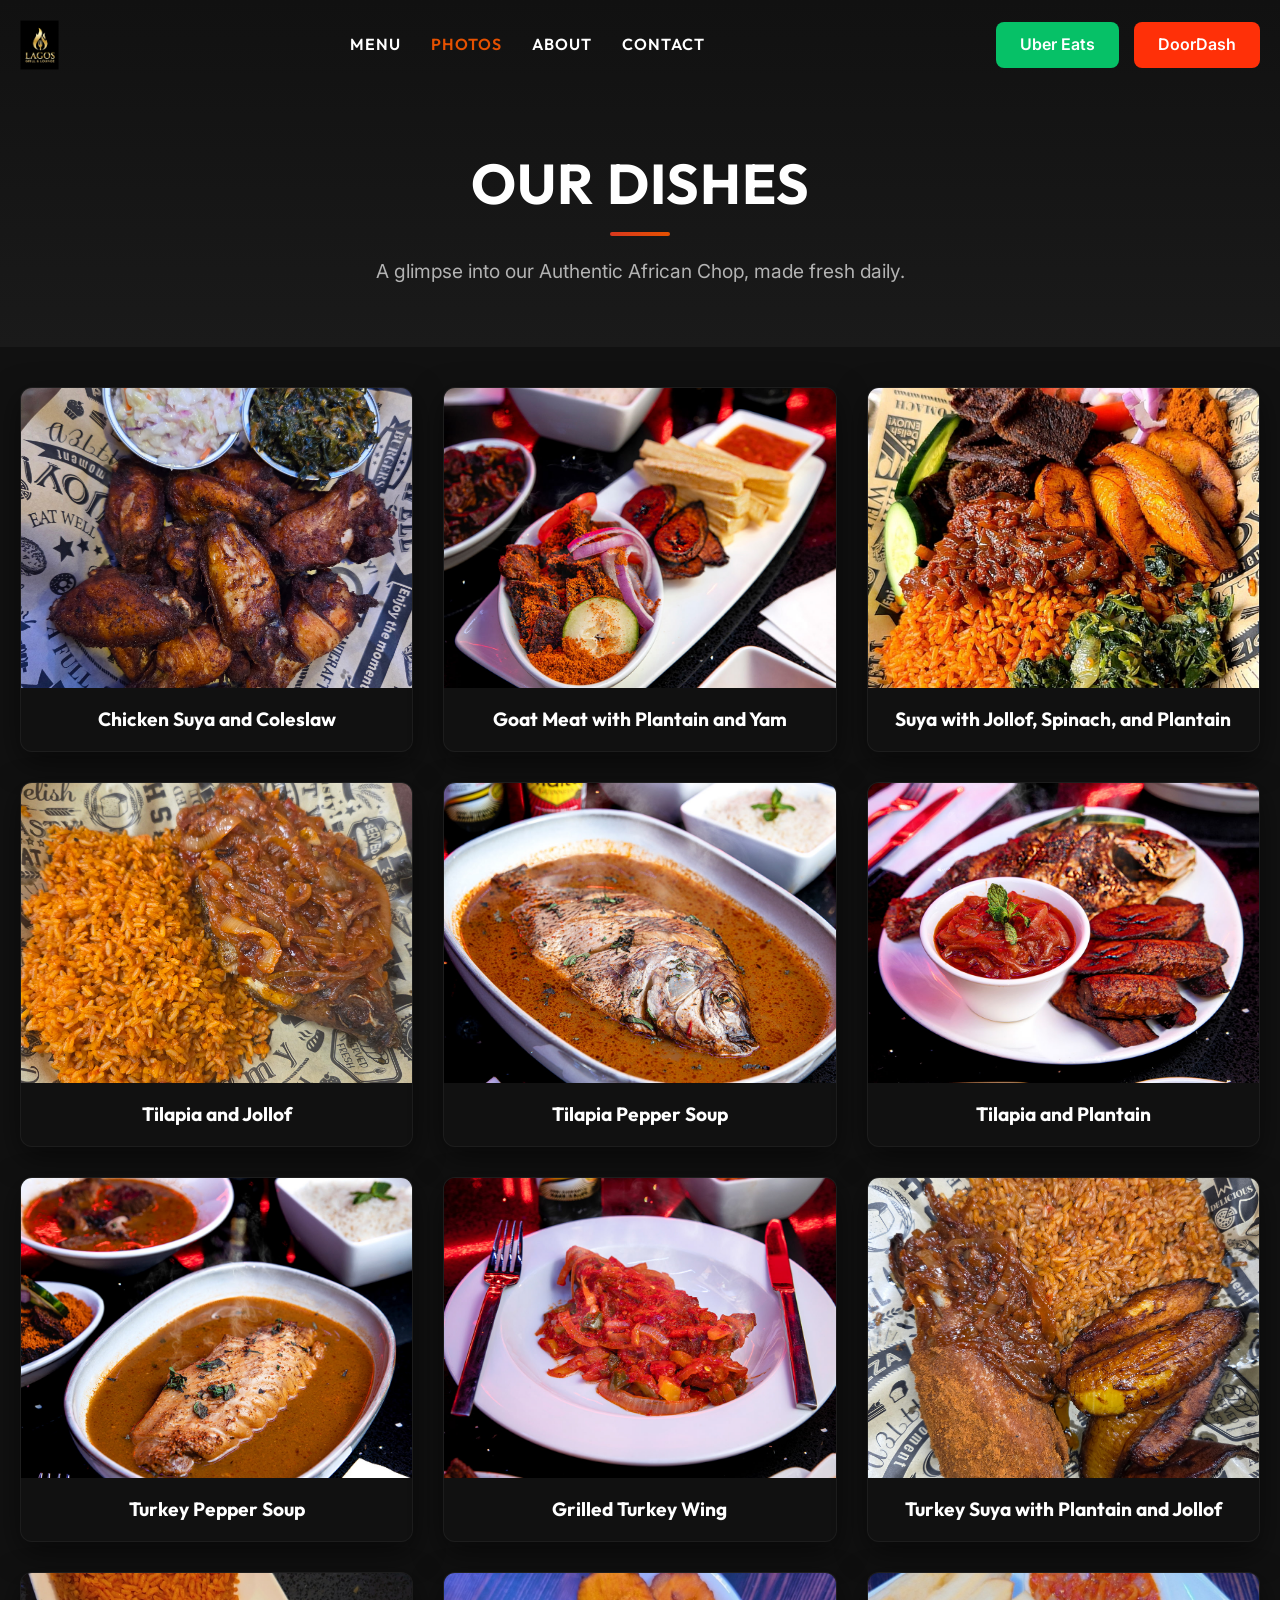
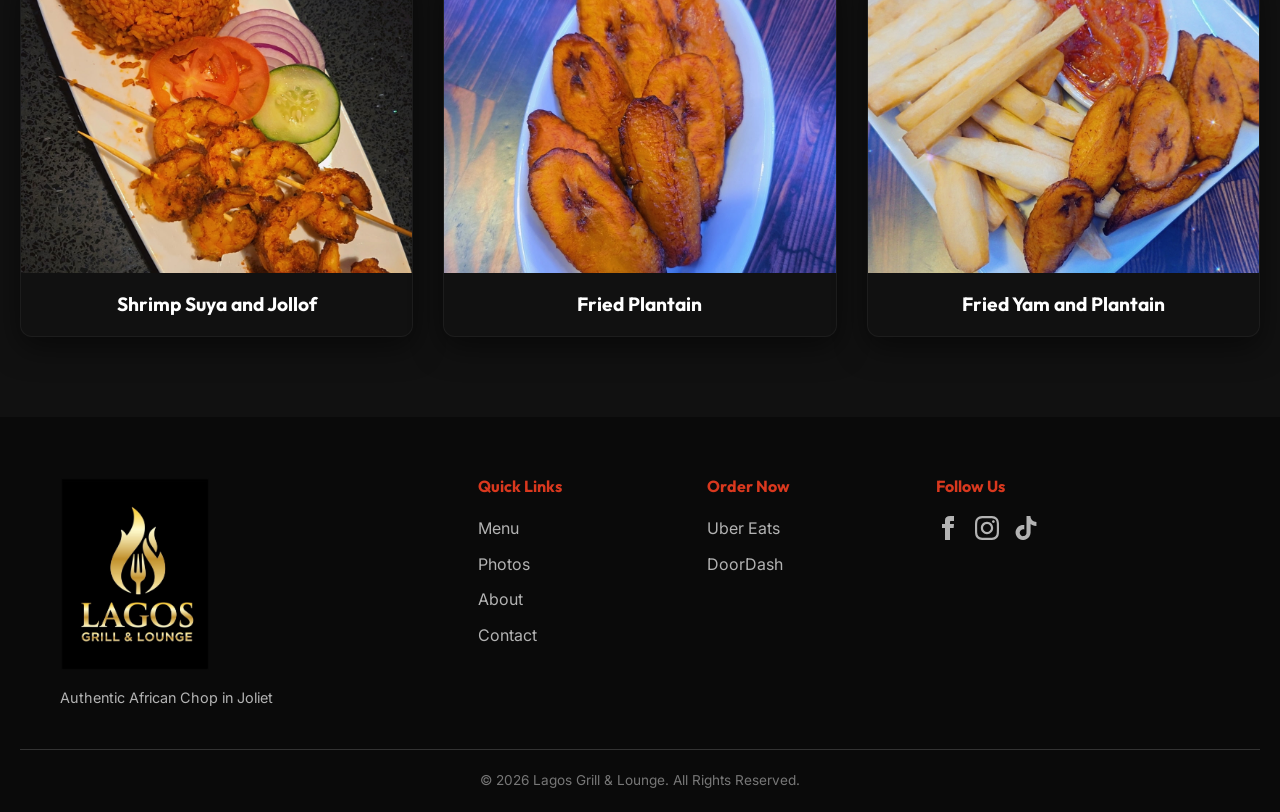
==== commit 72d849f7: "Update site slogan to Authentic African Chop" ====
--- a/photos.html
+++ b/photos.html
@@ -4,7 +4,7 @@
     <meta charset="UTF-8">
     <meta name="viewport" content="width=device-width, initial-scale=1.0">
     <title>Photo Gallery - Lagos Grill & Lounge</title>
-    <meta name="description" content="View the photo gallery of authentic Nigerian cuisine at Lagos Grill & Lounge in Joliet.">
+    <meta name="description" content="View the photo gallery of Authentic African Chop at Lagos Grill & Lounge in Joliet.">
     <link rel="icon" href="LagL.png" type="image/png">
     <link rel="preconnect" href="https://fonts.googleapis.com">
     <link rel="preconnect" href="https://fonts.gstatic.com" crossorigin>
@@ -113,7 +113,7 @@
         <div class="container">
             <h1 class="hero-title" style="font-size: 3.5rem;">Our Dishes</h1>
             <div class="underline"></div>
-            <p style="color: var(--text-muted); margin-top: 20px; font-size: 1.2rem;">A glimpse into our authentic Nigerian flavors, made fresh daily.</p>
+            <p style="color: var(--text-muted); margin-top: 20px; font-size: 1.2rem;">A glimpse into our Authentic African Chop, made fresh daily.</p>
         </div>
     </div>
 
@@ -236,7 +236,7 @@
         <div class="container footer-content">
             <div class="footer-brand">
                 <img src="LagL.png" alt="Lagos Grill & Lounge Logo" class="footer-logo">
-                <p>Authentic Nigerian Cuisine in Joliet</p>
+                <p>Authentic African Chop in Joliet</p>
             </div>
             <div class="footer-links">
                 <h4>Quick Links</h4>
--- a/style.css
+++ b/style.css
@@ -502,7 +502,6 @@
 .full-menu-img {
     width: 100%;
     height: auto;
-    cursor: zoom-in;
     transition: transform var(--transition-speed);
 }
 
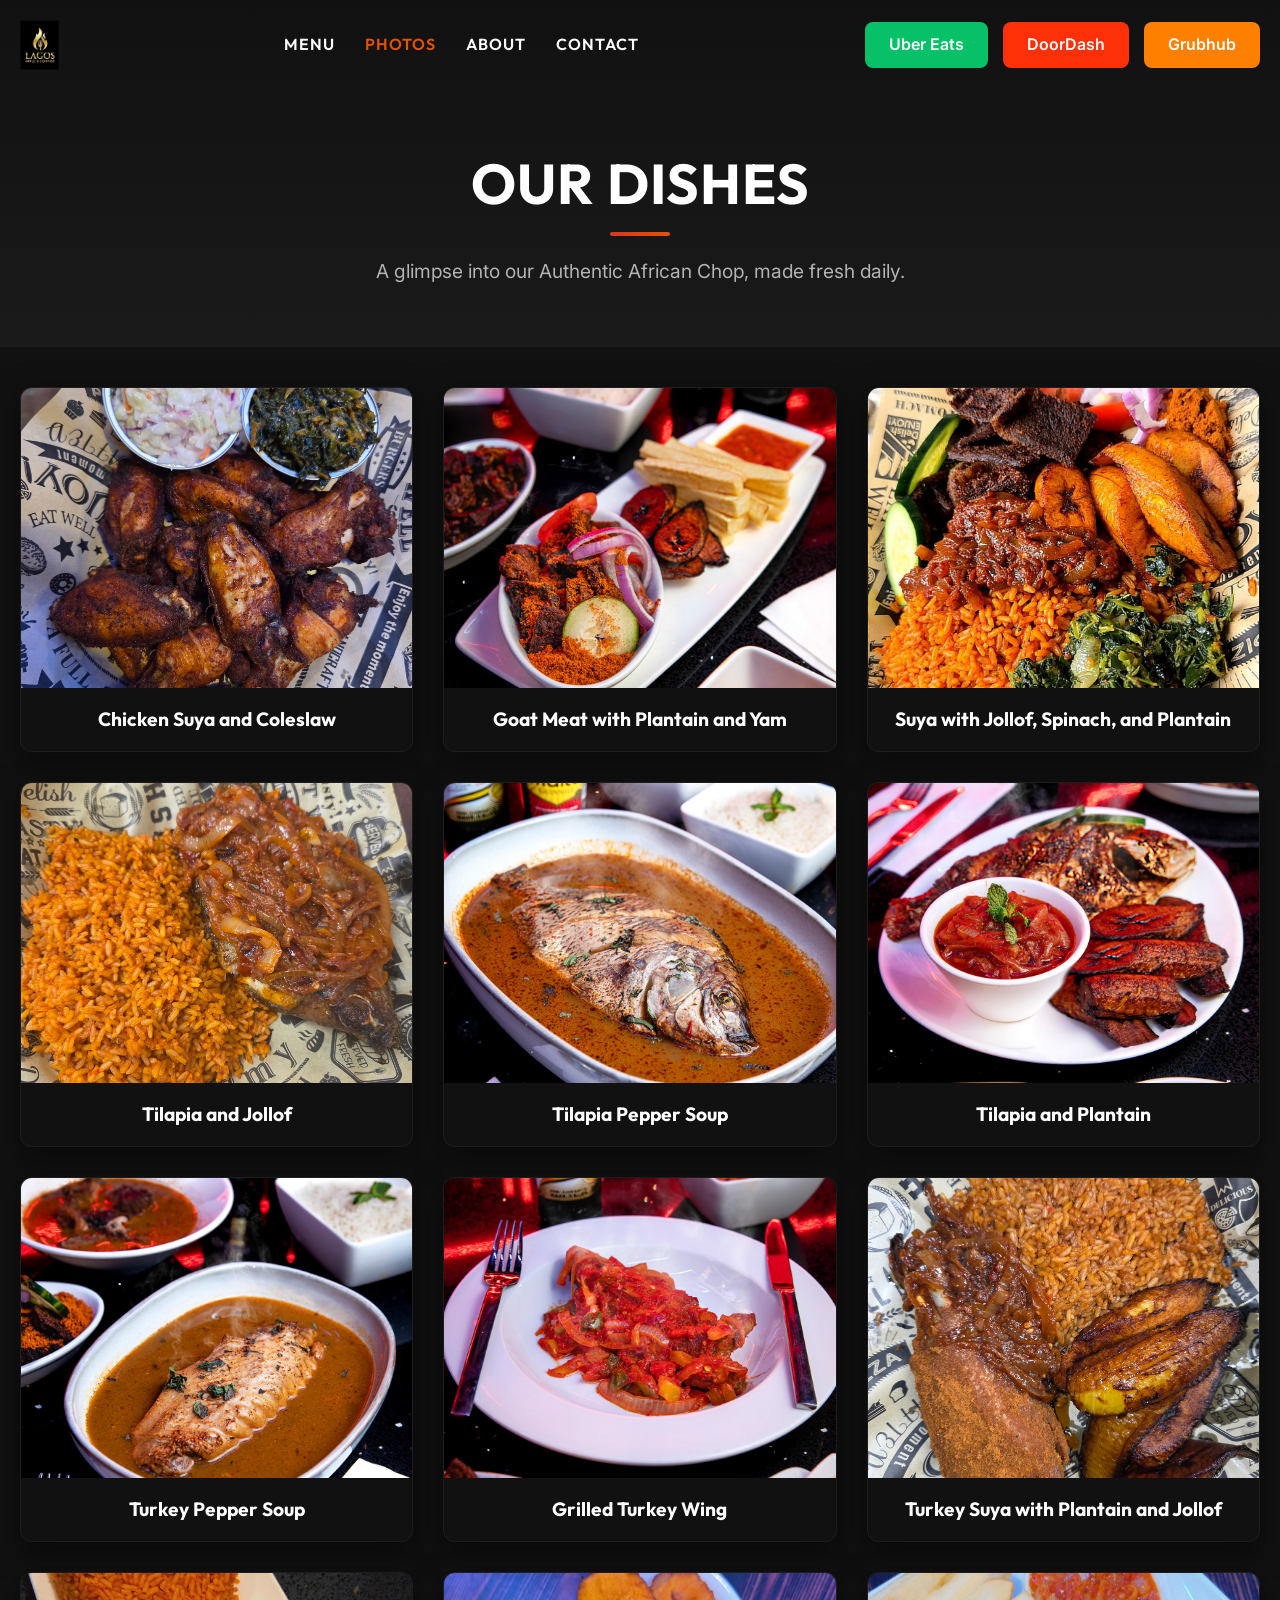
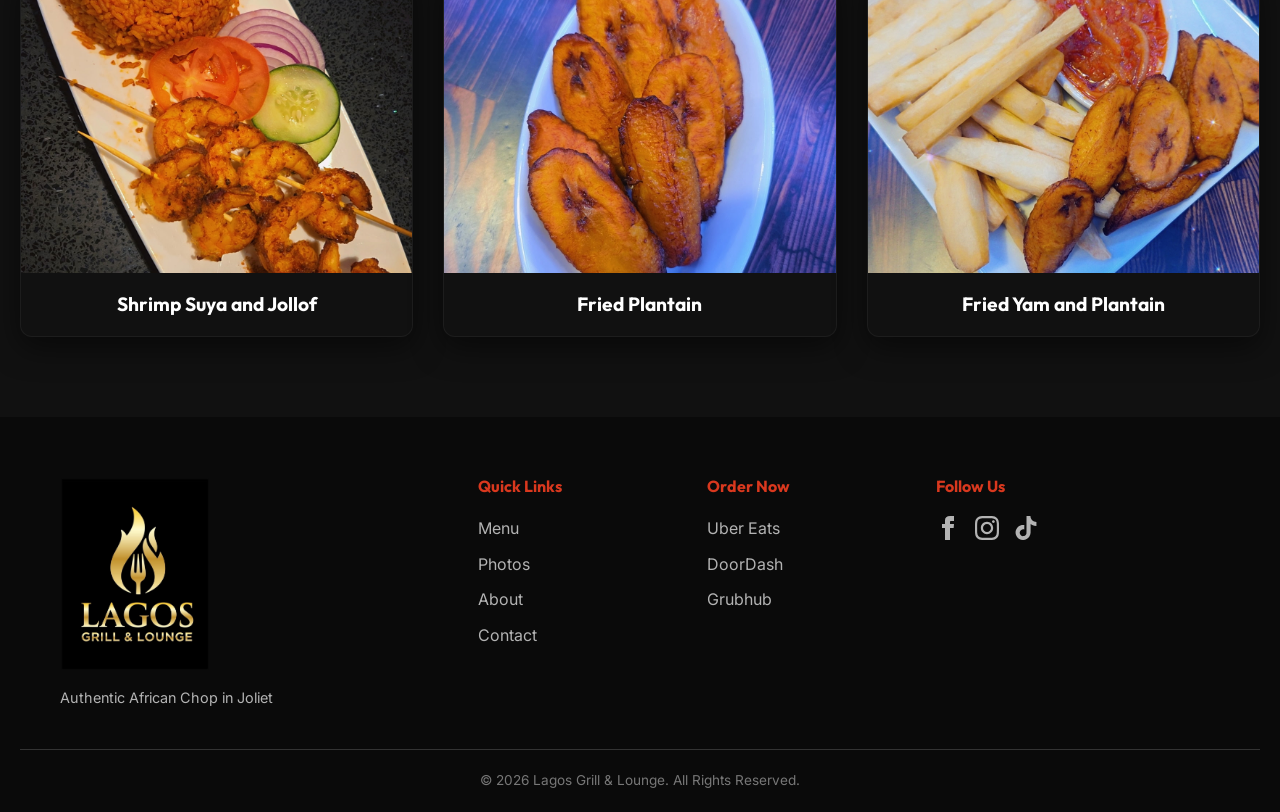
==== commit bd702046: "Add Grubhub links and update hours" ====
--- a/photos.html
+++ b/photos.html
@@ -87,6 +87,7 @@
             <div class="nav-actions">
                 <a href="https://www.ubereats.com/store/olarry-asun-spot/aKDC5poXXHGEMWkK_634oA" target="_blank" rel="noopener noreferrer" class="btn btn-uber">Uber Eats</a>
                 <a href="https://www.doordash.com/store/lagos-grill-and-lounge-joliet-39114501/91752149/?event_type=autocomplete&pickup=false" target="_blank" rel="noopener noreferrer" class="btn btn-doordash">DoorDash</a>
+                <a href="https://www.grubhub.com/restaurant/lagos-grill-and-lounge-3109-theodore-st-joliet/13820384" target="_blank" rel="noopener noreferrer" class="btn btn-grubhub">Grubhub</a>
             </div>
             <!-- Mobile Menu Toggle -->
             <button class="mobile-menu-btn" id="mobileMenuBtn" aria-label="Toggle Menu">
@@ -104,6 +105,7 @@
             <div class="mobile-actions">
                 <a href="https://www.ubereats.com/store/olarry-asun-spot/aKDC5poXXHGEMWkK_634oA" target="_blank" rel="noopener noreferrer" class="btn btn-uber">Uber Eats</a>
                 <a href="https://www.doordash.com/store/lagos-grill-and-lounge-joliet-39114501/91752149/?event_type=autocomplete&pickup=false" target="_blank" rel="noopener noreferrer" class="btn btn-doordash">DoorDash</a>
+                <a href="https://www.grubhub.com/restaurant/lagos-grill-and-lounge-3109-theodore-st-joliet/13820384" target="_blank" rel="noopener noreferrer" class="btn btn-grubhub">Grubhub</a>
                 <a href="tel:+16306770051" class="btn btn-primary">Call Now</a>
             </div>
         </div>
@@ -249,6 +251,7 @@
                 <h4>Order Now</h4>
                 <a href="https://www.ubereats.com/store/olarry-asun-spot/aKDC5poXXHGEMWkK_634oA" target="_blank" rel="noopener noreferrer">Uber Eats</a>
                 <a href="https://www.doordash.com/store/lagos-grill-and-lounge-joliet-39114501/91752149/?event_type=autocomplete&pickup=false" target="_blank" rel="noopener noreferrer">DoorDash</a>
+                <a href="https://www.grubhub.com/restaurant/lagos-grill-and-lounge-3109-theodore-st-joliet/13820384" target="_blank" rel="noopener noreferrer">Grubhub</a>
             </div>
             <div class="footer-social">
                 <h4>Follow Us</h4>
--- a/style.css
+++ b/style.css
@@ -123,6 +123,16 @@
     transform: translateY(-2px);
 }
 
+.btn-grubhub {
+    background-color: #FF8000;
+    color: white;
+}
+
+.btn-grubhub:hover {
+    background-color: #E67300;
+    transform: translateY(-2px);
+}
+
 .btn-large {
     padding: 14px 32px;
     font-size: 1.1rem;
@@ -373,6 +383,49 @@
 }
 
 /* =========================================
+   FOOD TRUCK BANNER
+   ========================================= */
+.food-truck-banner {
+    background: linear-gradient(135deg, var(--secondary-bg), #1a1a1a);
+    padding: 60px 20px;
+    text-align: center;
+    border-bottom: 2px solid var(--accent-orange);
+}
+
+.truck-content {
+    max-width: 800px;
+    margin: 0 auto;
+}
+
+.truck-subtitle {
+    color: var(--accent-orange);
+    font-size: 1.2rem;
+    font-weight: 600;
+    margin-bottom: 20px;
+    letter-spacing: 1px;
+}
+
+.truck-details {
+    background-color: rgba(0, 0, 0, 0.4);
+    padding: 25px 40px;
+    border-radius: var(--card-radius);
+    display: inline-block;
+    text-align: left;
+    border: 1px solid rgba(255, 255, 255, 0.1);
+    margin: 20px 0;
+}
+
+.truck-schedule p {
+    margin-bottom: 12px;
+    color: var(--text-main);
+    font-size: 1.15rem;
+}
+
+.truck-schedule p:last-child {
+    margin-bottom: 0;
+}
+
+/* =========================================
    CATERING BANNER
    ========================================= */
 .catering-banner {
